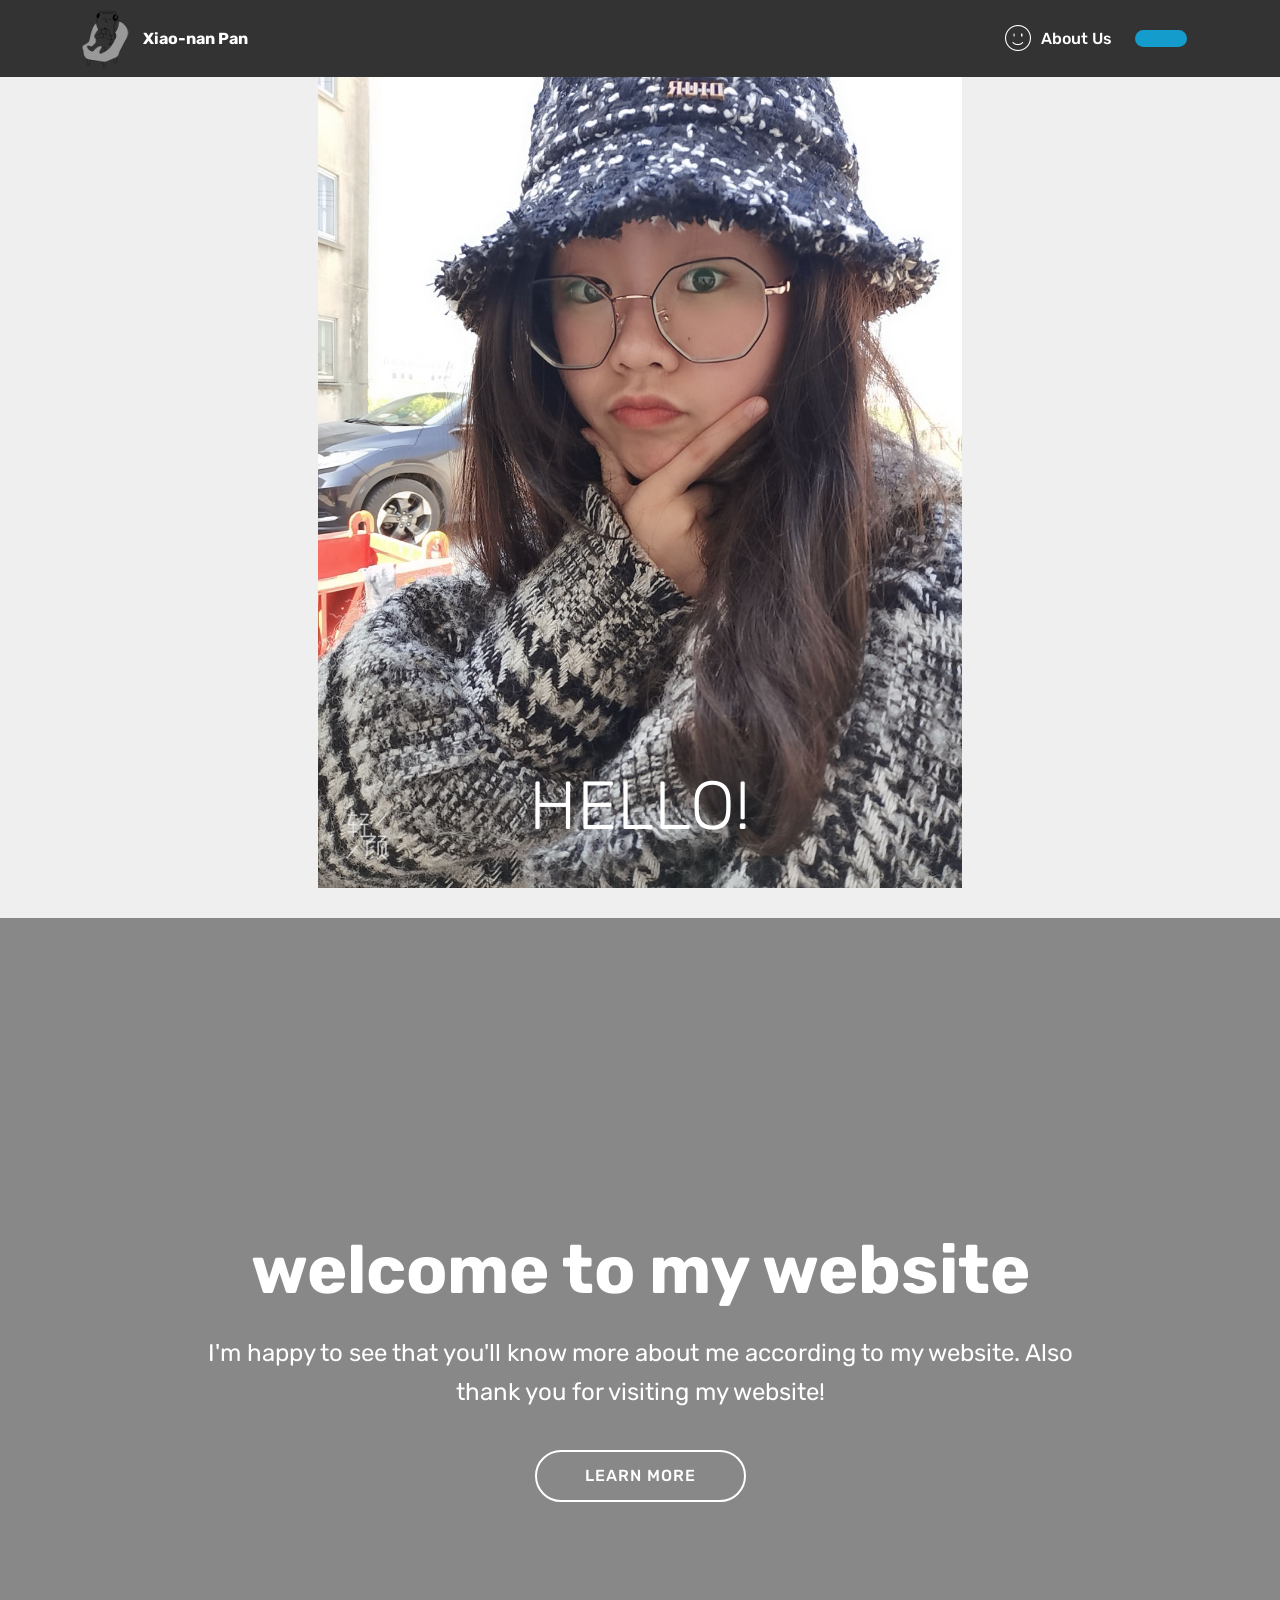
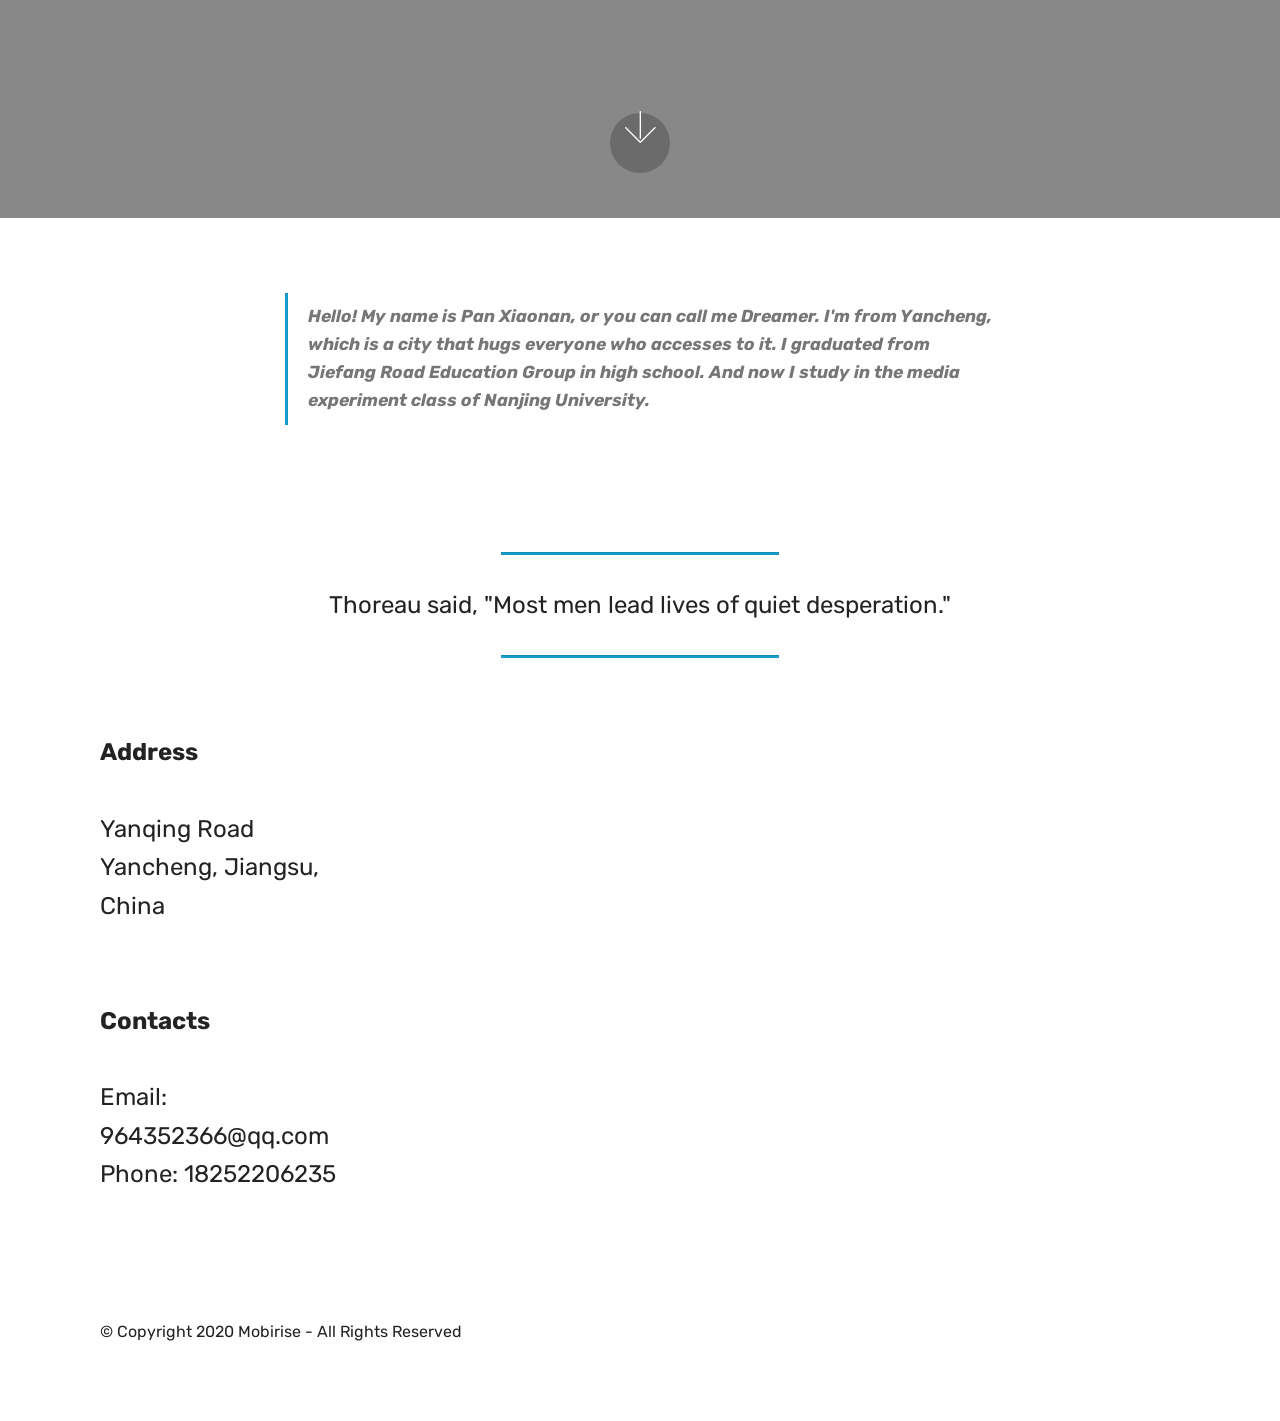
==== index.html @ 078bc64d "1ST" ====
<!DOCTYPE html>
<html  >
<head>
  <!-- Site made with Mobirise Website Builder v4.12.3, https://mobirise.com -->
  <meta charset="UTF-8">
  <meta http-equiv="X-UA-Compatible" content="IE=edge">
  <meta name="generator" content="Mobirise v4.12.3, mobirise.com">
  <meta name="viewport" content="width=device-width, initial-scale=1, minimum-scale=1">
  <link rel="shortcut icon" href="assets/images/mbr-122x148.png" type="image/x-icon">
  <meta name="description" content="">
  
  
  <title>Home</title>
  <link rel="stylesheet" href="assets/web/assets/mobirise-icons/mobirise-icons.css">
  <link rel="stylesheet" href="assets/bootstrap/css/bootstrap.min.css">
  <link rel="stylesheet" href="assets/bootstrap/css/bootstrap-grid.min.css">
  <link rel="stylesheet" href="assets/bootstrap/css/bootstrap-reboot.min.css">
  <link rel="stylesheet" href="assets/socicon/css/styles.css">
  <link rel="stylesheet" href="assets/tether/tether.min.css">
  <link rel="stylesheet" href="assets/dropdown/css/style.css">
  <link rel="stylesheet" href="assets/theme/css/style.css">
  <link rel="preload" as="style" href="assets/mobirise/css/mbr-additional.css"><link rel="stylesheet" href="assets/mobirise/css/mbr-additional.css" type="text/css">
  
  
  
</head>
<body>
  <section class="menu cid-qTkzRZLJNu" once="menu" id="menu1-0">

    

    <nav class="navbar navbar-expand beta-menu navbar-dropdown align-items-center navbar-fixed-top navbar-toggleable-sm">
        <button class="navbar-toggler navbar-toggler-right" type="button" data-toggle="collapse" data-target="#navbarSupportedContent" aria-controls="navbarSupportedContent" aria-expanded="false" aria-label="Toggle navigation">
            <div class="hamburger">
                <span></span>
                <span></span>
                <span></span>
                <span></span>
            </div>
        </button>
        <div class="menu-logo">
            <div class="navbar-brand">
                <span class="navbar-logo">
                    <a href="https://mobirise.com">
                         <img src="assets/images/mbr-122x148.png" alt="Mobirise" title="" style="height: 3.8rem;">
                    </a>
                </span>
                <span class="navbar-caption-wrap"><a class="navbar-caption text-white display-4" href="https://mobirise.com">Xiao-nan Pan</a></span>
            </div>
        </div>
        <div class="collapse navbar-collapse" id="navbarSupportedContent">
            <ul class="navbar-nav nav-dropdown" data-app-modern-menu="true"><li class="nav-item">
                    <a class="nav-link link text-white display-4" href="https://mobirise.com"><span class="mbri-smile-face mbr-iconfont mbr-iconfont-btn"></span>
                        
                        About Us
                    </a>
                </li></ul>
            <div class="navbar-buttons mbr-section-btn"><a class="btn btn-sm btn-primary display-7" href="https://mobirise.com">
                    </a></div>
        </div>
    </nav>
</section>

<section class="engine"><a href="https://mobirise.info/c">site builder</a></section><section class="cid-rTK2uIC3G1" id="image2-4">

    

    <figure class="mbr-figure container">
        <div class="image-block" style="width: 58%;">
            <img src="assets/images/beauty-20200315135155-1080x1440.jpg" alt="Mobirise" title="">
            <figcaption class="mbr-figure-caption mbr-figure-caption-over">
                <div class="pb-5 px-3 mbr-white align-center mbr-fonts-style display-1">HELLO!</div>
            </figcaption>
        </div>
    </figure>
</section>

<section class="cid-rTK9uviiAi mbr-fullscreen mbr-parallax-background" id="header2-9">

    

    <div class="mbr-overlay" style="opacity: 0.5; background-color: rgb(35, 35, 35);"></div>

    <div class="container align-center">
        <div class="row justify-content-md-center">
            <div class="mbr-white col-md-10">
                <h1 class="mbr-section-title mbr-bold pb-3 mbr-fonts-style display-1">welcome to my website</h1>
                
                <p class="mbr-text pb-3 mbr-fonts-style display-5">I'm happy to see that you'll know more about me according to my website. Also thank you for visiting my website!</p>
                <div class="mbr-section-btn"><a class="btn btn-md btn-white-outline display-4" href="https://mobirise.co">LEARN MORE</a></div>
            </div>
        </div>
    </div>
    <div class="mbr-arrow hidden-sm-down" aria-hidden="true">
        <a href="#next">
            <i class="mbri-down mbr-iconfont"></i>
        </a>
    </div>
</section>

<section class="mbr-section article content1 cid-rTK4DGIfub" id="content2-5">

     

    <div class="container">
        <div class="media-container-row">
            <div class="mbr-text col-12 col-md-8 mbr-fonts-style display-5">
                <blockquote><strong>Hello! My name is Pan Xiaonan, or you can call me Dreamer. I'm from Yancheng, which is a city that hugs everyone who accesses to it. I graduated from Jiefang Road Education Group in high school. And now I study in the media experiment class of Nanjing University.&nbsp;</strong></blockquote>
            </div>
        </div>
    </div>
</section>

<section class="mbr-section article content9 cid-rTK6Mekuqo" id="content9-7">
    
     

    <div class="container">
        <div class="inner-container" style="width: 100%;">
            <hr class="line" style="width: 25%;">
            <div class="section-text align-center mbr-fonts-style display-5">Thoreau said, "Most men lead lives of quiet desperation."</div>
            <hr class="line" style="width: 25%;">
        </div>
        </div>
</section>

<section class="cid-rTK7RBInvZ" id="footer2-8">

    

    

    <div class="container">
        <div class="media-container-row content mbr-white">
            <div class="col-12 col-md-3 mbr-fonts-style display-5">
                <p class="mbr-text">
                    <strong>Address</strong>
                    <br>
                    <br>Yanqing Road<br>Yancheng, Jiangsu, China<br>
                    <br>
                    <br><strong>Contacts</strong>
                    <br>
                    <br>Email: 964352366@qq.com<br>Phone: 18252206235<br><br><br></p>
            </div>
            <div class="col-12 col-md-3 mbr-fonts-style display-7">
                <p class="mbr-text"><br><br></p>
            </div>
            <div class="col-12 col-md-6">
                <div class="google-map"></div>
            </div>
        </div>
        <div class="footer-lower">
            <div class="media-container-row">
                <div class="col-sm-12">
                    <hr>
                </div>
            </div>
            <div class="media-container-row mbr-white">
                <div class="col-sm-6 copyright">
                    <p class="mbr-text mbr-fonts-style display-7">
                        © Copyright 2020 Mobirise - All Rights Reserved
                    </p>
                </div>
                <div class="col-md-6">
                    <div class="social-list align-right">
                        <div class="soc-item">
                            <a href="https://twitter.com/mobirise" target="_blank">
                                <span class="socicon-twitter socicon mbr-iconfont mbr-iconfont-social"></span>
                            </a>
                        </div>
                        <div class="soc-item">
                            <a href="https://www.facebook.com/pages/Mobirise/1616226671953247" target="_blank">
                                <span class="socicon-facebook socicon mbr-iconfont mbr-iconfont-social"></span>
                            </a>
                        </div>
                        <div class="soc-item">
                            <a href="https://www.youtube.com/c/mobirise" target="_blank">
                                <span class="socicon-youtube socicon mbr-iconfont mbr-iconfont-social"></span>
                            </a>
                        </div>
                        <div class="soc-item">
                            <a href="https://instagram.com/mobirise" target="_blank">
                                <span class="socicon-instagram socicon mbr-iconfont mbr-iconfont-social"></span>
                            </a>
                        </div>
                        <div class="soc-item">
                            <a href="https://plus.google.com/u/0/+Mobirise" target="_blank">
                                <span class="socicon-googleplus socicon mbr-iconfont mbr-iconfont-social"></span>
                            </a>
                        </div>
                        <div class="soc-item">
                            <a href="https://www.behance.net/Mobirise" target="_blank">
                                <span class="socicon-behance socicon mbr-iconfont mbr-iconfont-social"></span>
                            </a>
                        </div>
                    </div>
                </div>
            </div>
        </div>
    </div>
</section>


  <script src="assets/web/assets/jquery/jquery.min.js"></script>
  <script src="assets/popper/popper.min.js"></script>
  <script src="assets/bootstrap/js/bootstrap.min.js"></script>
  <script src="assets/tether/tether.min.js"></script>
  <script src="assets/dropdown/js/nav-dropdown.js"></script>
  <script src="assets/dropdown/js/navbar-dropdown.js"></script>
  <script src="assets/touchswipe/jquery.touch-swipe.min.js"></script>
  <script src="assets/parallax/jarallax.min.js"></script>
  <script src="assets/smoothscroll/smooth-scroll.js"></script>
  <script src="assets/theme/js/script.js"></script>
  
  
</body>
</html>
---- assets/web/assets/mobirise-icons/mobirise-icons.css ----
@font-face {
  font-family: 'MobiriseIcons';
  src:  url('mobirise-icons.eot?spat4u');
  src:  url('mobirise-icons.eot?spat4u#iefix') format('embedded-opentype'),
    url('mobirise-icons.ttf?spat4u') format('truetype'),
    url('mobirise-icons.woff?spat4u') format('woff'),
    url('mobirise-icons.svg?spat4u#MobiriseIcons') format('svg');
  font-weight: normal;
  font-style: normal;
  font-display: swap;
}

[class^="mbri-"], [class*=" mbri-"] {
  /* use !important to prevent issues with browser extensions that change fonts */
  font-family: MobiriseIcons !important;
  speak: none;
  font-style: normal;
  font-weight: normal;
  font-variant: normal;
  text-transform: none;
  line-height: 1;

  /* Better Font Rendering =========== */
  -webkit-font-smoothing: antialiased;
  -moz-osx-font-smoothing: grayscale;
}

.mbri-add-submenu:before {
  content: "\e900";
}
.mbri-alert:before {
  content: "\e901";
}
.mbri-align-center:before {
  content: "\e902";
}
.mbri-align-justify:before {
  content: "\e903";
}
.mbri-align-left:before {
  content: "\e904";
}
.mbri-align-right:before {
  content: "\e905";
}
.mbri-android:before {
  content: "\e906";
}
.mbri-apple:before {
  content: "\e907";
}
.mbri-arrow-down:before {
  content: "\e908";
}
.mbri-arrow-next:before {
  content: "\e909";
}
.mbri-arrow-prev:before {
  content: "\e90a";
}
.mbri-arrow-up:before {
  content: "\e90b";
}
.mbri-bold:before {
  content: "\e90c";
}
.mbri-bookmark:before {
  content: "\e90d";
}
.mbri-bootstrap:before {
  content: "\e90e";
}
.mbri-briefcase:before {
  content: "\e90f";
}
.mbri-browse:before {
  content: "\e910";
}
.mbri-bulleted-list:before {
  content: "\e911";
}
.mbri-calendar:before {
  content: "\e912";
}
.mbri-camera:before {
  content: "\e913";
}
.mbri-cart-add:before {
  content: "\e914";
}
.mbri-cart-full:before {
  content: "\e915";
}
.mbri-cash:before {
  content: "\e916";
}
.mbri-change-style:before {
  content: "\e917";
}
.mbri-chat:before {
  content: "\e918";
}
.mbri-clock:before {
  content: "\e919";
}
.mbri-close:before {
  content: "\e91a";
}
.mbri-cloud:before {
  content: "\e91b";
}
.mbri-code:before {
  content: "\e91c";
}
.mbri-contact-form:before {
  content: "\e91d";
}
.mbri-credit-card:before {
  content: "\e91e";
}
.mbri-cursor-click:before {
  content: "\e91f";
}
.mbri-cust-feedback:before {
  content: "\e920";
}
.mbri-database:before {
  content: "\e921";
}
.mbri-delivery:before {
  content: "\e922";
}
.mbri-desktop:before {
  content: "\e923";
}
.mbri-devices:before {
  content: "\e924";
}
.mbri-down:before {
  content: "\e925";
}
.mbri-download:before {
  content: "\e989";
}
.mbri-drag-n-drop:before {
  content: "\e927";
}
.mbri-drag-n-drop2:before {
  content: "\e928";
}
.mbri-edit:before {
  content: "\e929";
}
.mbri-edit2:before {
  content: "\e92a";
}
.mbri-error:before {
  content: "\e92b";
}
.mbri-extension:before {
  content: "\e92c";
}
.mbri-features:before {
  content: "\e92d";
}
.mbri-file:before {
  content: "\e92e";
}
.mbri-flag:before {
  content: "\e92f";
}
.mbri-folder:before {
  content: "\e930";
}
.mbri-gift:before {
  content: "\e931";
}
.mbri-github:before {
  content: "\e932";
}
.mbri-globe:before {
  content: "\e933";
}
.mbri-globe-2:before {
  content: "\e934";
}
.mbri-growing-chart:before {
  content: "\e935";
}
.mbri-hearth:before {
  content: "\e936";
}
.mbri-help:before {
  content: "\e937";
}
.mbri-home:before {
  content: "\e938";
}
.mbri-hot-cup:before {
  content: "\e939";
}
.mbri-idea:before {
  content: "\e93a";
}
.mbri-image-gallery:before {
  content: "\e93b";
}
.mbri-image-slider:before {
  content: "\e93c";
}
.mbri-info:before {
  content: "\e93d";
}
.mbri-italic:before {
  content: "\e93e";
}
.mbri-key:before {
  content: "\e93f";
}
.mbri-laptop:before {
  content: "\e940";
}
.mbri-layers:before {
  content: "\e941";
}
.mbri-left-right:before {
  content: "\e942";
}
.mbri-left:before {
  content: "\e943";
}
.mbri-letter:before {
  content: "\e944";
}
.mbri-like:before {
  content: "\e945";
}
.mbri-link:before {
  content: "\e946";
}
.mbri-lock:before {
  content: "\e947";
}
.mbri-login:before {
  content: "\e948";
}
.mbri-logout:before {
  content: "\e949";
}
.mbri-magic-stick:before {
  content: "\e94a";
}
.mbri-map-pin:before {
  content: "\e94b";
}
.mbri-menu:before {
  content: "\e94c";
}
.mbri-mobile:before {
  content: "\e94d";
}
.mbri-mobile2:before {
  content: "\e94e";
}
.mbri-mobirise:before {
  content: "\e94f";
}
.mbri-more-horizontal:before {
  content: "\e950";
}
.mbri-more-vertical:before {
  content: "\e951";
}
.mbri-music:before {
  content: "\e952";
}
.mbri-new-file:before {
  content: "\e953";
}
.mbri-numbered-list:before {
  content: "\e954";
}
.mbri-opened-folder:before {
  content: "\e955";
}
.mbri-pages:before {
  content: "\e956";
}
.mbri-paper-plane:before {
  content: "\e957";
}
.mbri-paperclip:before {
  content: "\e958";
}
.mbri-photo:before {
  content: "\e959";
}
.mbri-photos:before {
  content: "\e95a";
}
.mbri-pin:before {
  content: "\e95b";
}
.mbri-play:before {
  content: "\e95c";
}
.mbri-plus:before {
  content: "\e95d";
}
.mbri-preview:before {
  content: "\e95e";
}
.mbri-print:before {
  content: "\e95f";
}
.mbri-protect:before {
  content: "\e960";
}
.mbri-question:before {
  content: "\e961";
}
.mbri-quote-left:before {
  content: "\e962";
}
.mbri-quote-right:before {
  content: "\e963";
}
.mbri-refresh:before {
  content: "\e964";
}
.mbri-responsive:before {
  content: "\e965";
}
.mbri-right:before {
  content: "\e966";
}
.mbri-rocket:before {
  content: "\e967";
}
.mbri-sad-face:before {
  content: "\e968";
}
.mbri-sale:before {
  content: "\e969";
}
.mbri-save:before {
  content: "\e96a";
}
.mbri-search:before {
  content: "\e96b";
}
.mbri-setting:before {
  content: "\e96c";
}
.mbri-setting2:before {
  content: "\e96d";
}
.mbri-setting3:before {
  content: "\e96e";
}
.mbri-share:before {
  content: "\e96f";
}
.mbri-shopping-bag:before {
  content: "\e970";
}
.mbri-shopping-basket:before {
  content: "\e971";
}
.mbri-shopping-cart:before {
  content: "\e972";
}
.mbri-sites:before {
  content: "\e973";
}
.mbri-smile-face:before {
  content: "\e974";
}
.mbri-speed:before {
  content: "\e975";
}
.mbri-star:before {
  content: "\e976";
}
.mbri-success:before {
  content: "\e977";
}
.mbri-sun:before {
  content: "\e978";
}
.mbri-sun2:before {
  content: "\e979";
}
.mbri-tablet:before {
  content: "\e97a";
}
.mbri-tablet-vertical:before {
  content: "\e97b";
}
.mbri-target:before {
  content: "\e97c";
}
.mbri-timer:before {
  content: "\e97d";
}
.mbri-to-ftp:before {
  content: "\e97e";
}
.mbri-to-local-drive:before {
  content: "\e97f";
}
.mbri-touch-swipe:before {
  content: "\e980";
}
.mbri-touch:before {
  content: "\e981";
}
.mbri-trash:before {
  content: "\e982";
}
.mbri-underline:before {
  content: "\e983";
}
.mbri-unlink:before {
  content: "\e984";
}
.mbri-unlock:before {
  content: "\e985";
}
.mbri-up-down:before {
  content: "\e986";
}
.mbri-up:before {
  content: "\e987";
}
.mbri-update:before {
  content: "\e988";
}
.mbri-upload:before {
 content: "\e926"; 
}
.mbri-user:before {
  content: "\e98a";
}
.mbri-user2:before {
  content: "\e98b";
}
.mbri-users:before {
  content: "\e98c";
}
.mbri-video:before {
  content: "\e98d";
}
.mbri-video-play:before {
  content: "\e98e";
}
.mbri-watch:before {
  content: "\e98f";
}
.mbri-website-theme:before {
  content: "\e990";
}
.mbri-wifi:before {
  content: "\e991";
}
.mbri-windows:before {
  content: "\e992";
}
.mbri-zoom-out:before {
  content: "\e993";
}
.mbri-redo:before {
  content: "\e994";
}
.mbri-undo:before {
  content: "\e995";
}
---- assets/socicon/css/styles.css ----
@charset "UTF-8";

@font-face {
  font-family: 'Socicon';
  src:  url('../fonts/socicon.eot');
  src:  url('../fonts/socicon.eot?#iefix') format('embedded-opentype'),
    url('../fonts/socicon.woff2') format('woff2'),
    url('../fonts/socicon.ttf') format('truetype'),
    url('../fonts/socicon.woff') format('woff'),
    url('../fonts/socicon.svg#socicon') format('svg');
  font-weight: normal;
  font-style: normal;
}

[data-icon]:before {
  font-family: "socicon" !important;
  content: attr(data-icon);
  font-style: normal !important;
  font-weight: normal !important;
  font-variant: normal !important;
  text-transform: none !important;
  speak: none;
  line-height: 1;
  -webkit-font-smoothing: antialiased;
  -moz-osx-font-smoothing: grayscale;
}

[class^="socicon-"], [class*=" socicon-"] {
  /* use !important to prevent issues with browser extensions that change fonts */
  font-family: 'Socicon' !important;
  speak: none;
  font-style: normal;
  font-weight: normal;
  font-variant: normal;
  text-transform: none;
  line-height: 1;

  /* Better Font Rendering =========== */
  -webkit-font-smoothing: antialiased;
  -moz-osx-font-smoothing: grayscale;
}

.socicon-eitaa:before {
  content: "\e97c";
}
.socicon-soroush:before {
  content: "\e97d";
}
.socicon-bale:before {
  content: "\e97e";
}
.socicon-zazzle:before {
  content: "\e97b";
}
.socicon-society6:before {
  content: "\e97a";
}
.socicon-redbubble:before {
  content: "\e979";
}
.socicon-avvo:before {
  content: "\e978";
}
.socicon-stitcher:before {
  content: "\e977";
}
.socicon-googlehangouts:before {
  content: "\e974";
}
.socicon-dlive:before {
  content: "\e975";
}
.socicon-vsco:before {
  content: "\e976";
}
.socicon-flipboard:before {
  content: "\e973";
}
.socicon-ubuntu:before {
  content: "\e958";
}
.socicon-artstation:before {
  content: "\e959";
}
.socicon-invision:before {
  content: "\e95a";
}
.socicon-torial:before {
  content: "\e95b";
}
.socicon-collectorz:before {
  content: "\e95c";
}
.socicon-seenthis:before {
  content: "\e95d";
}
.socicon-googleplaymusic:before {
  content: "\e95e";
}
.socicon-debian:before {
  content: "\e95f";
}
.socicon-filmfreeway:before {
  content: "\e960";
}
.socicon-gnome:before {
  content: "\e961";
}
.socicon-itchio:before {
  content: "\e962";
}
.socicon-jamendo:before {
  content: "\e963";
}
.socicon-mix:before {
  content: "\e964";
}
.socicon-sharepoint:before {
  content: "\e965";
}
.socicon-tinder:before {
  content: "\e966";
}
.socicon-windguru:before {
  content: "\e967";
}
.socicon-cdbaby:before {
  content: "\e968";
}
.socicon-elementaryos:before {
  content: "\e969";
}
.socicon-stage32:before {
  content: "\e96a";
}
.socicon-tiktok:before {
  content: "\e96b";
}
.socicon-gitter:before {
  content: "\e96c";
}
.socicon-letterboxd:before {
  content: "\e96d";
}
.socicon-threema:before {
  content: "\e96e";
}
.socicon-splice:before {
  content: "\e96f";
}
.socicon-metapop:before {
  content: "\e970";
}
.socicon-naver:before {
  content: "\e971";
}
.socicon-remote:before {
  content: "\e972";
}
.socicon-internet:before {
  content: "\e957";
}
.socicon-moddb:before {
  content: "\e94b";
}
.socicon-indiedb:before {
  content: "\e94c";
}
.socicon-traxsource:before {
  content: "\e94d";
}
.socicon-gamefor:before {
  content: "\e94e";
}
.socicon-pixiv:before {
  content: "\e94f";
}
.socicon-myanimelist:before {
  content: "\e950";
}
.socicon-blackberry:before {
  content: "\e951";
}
.socicon-wickr:before {
  content: "\e952";
}
.socicon-spip:before {
  content: "\e953";
}
.socicon-napster:before {
  content: "\e954";
}
.socicon-beatport:before {
  content: "\e955";
}
.socicon-hackerone:before {
  content: "\e956";
}
.socicon-hackernews:before {
  content: "\e946";
}
.socicon-smashwords:before {
  content: "\e947";
}
.socicon-kobo:before {
  content: "\e948";
}
.socicon-bookbub:before {
  content: "\e949";
}
.socicon-mailru:before {
  content: "\e94a";
}
.socicon-gitlab:before {
  content: "\e945";
}
.socicon-instructables:before {
  content: "\e944";
}
.socicon-portfolio:before {
  content: "\e943";
}
.socicon-codered:before {
  content: "\e940";
}
.socicon-origin:before {
  content: "\e941";
}
.socicon-nextdoor:before {
  content: "\e942";
}
.socicon-udemy:before {
  content: "\e93f";
}
.socicon-livemaster:before {
  content: "\e93e";
}
.socicon-crunchbase:before {
  content: "\e93b";
}
.socicon-homefy:before {
  content: "\e93c";
}
.socicon-calendly:before {
  content: "\e93d";
}
.socicon-realtor:before {
  content: "\e90f";
}
.socicon-tidal:before {
  content: "\e910";
}
.socicon-qobuz:before {
  content: "\e911";
}
.socicon-natgeo:before {
  content: "\e912";
}
.socicon-mastodon:before {
  content: "\e913";
}
.socicon-unsplash:before {
  content: "\e914";
}
.socicon-homeadvisor:before {
  content: "\e915";
}
.socicon-angieslist:before {
  content: "\e916";
}
.socicon-codepen:before {
  content: "\e917";
}
.socicon-slack:before {
  content: "\e918";
}
.socicon-openaigym:before {
  content: "\e919";
}
.socicon-logmein:before {
  content: "\e91a";
}
.socicon-fiverr:before {
  content: "\e91b";
}
.socicon-gotomeeting:before {
  content: "\e91c";
}
.socicon-aliexpress:before {
  content: "\e91d";
}
.socicon-guru:before {
  content: "\e91e";
}
.socicon-appstore:before {
  content: "\e91f";
}
.socicon-homes:before {
  content: "\e920";
}
.socicon-zoom:before {
  content: "\e921";
}
.socicon-alibaba:before {
  content: "\e922";
}
.socicon-craigslist:before {
  content: "\e923";
}
.socicon-wix:before {
  content: "\e924";
}
.socicon-redfin:before {
  content: "\e925";
}
.socicon-googlecalendar:before {
  content: "\e926";
}
.socicon-shopify:before {
  content: "\e927";
}
.socicon-freelancer:before {
  content: "\e928";
}
.socicon-seedrs:before {
  content: "\e929";
}
.socicon-bing:before {
  content: "\e92a";
}
.socicon-doodle:before {
  content: "\e92b";
}
.socicon-bonanza:before {
  content: "\e92c";
}
.socicon-squarespace:before {
  content: "\e92d";
}
.socicon-toptal:before {
  content: "\e92e";
}
.socicon-gust:before {
  content: "\e92f";
}
.socicon-ask:before {
  content: "\e930";
}
.socicon-trulia:before {
  content: "\e931";
}
.socicon-loomly:before {
  content: "\e932";
}
.socicon-ghost:before {
  content: "\e933";
}
.socicon-upwork:before {
  content: "\e934";
}
.socicon-fundable:before {
  content: "\e935";
}
.socicon-booking:before {
  content: "\e936";
}
.socicon-googlemaps:before {
  content: "\e937";
}
.socicon-zillow:before {
  content: "\e938";
}
.socicon-niconico:before {
  content: "\e939";
}
.socicon-toneden:before {
  content: "\e93a";
}
.socicon-augment:before {
  content: "\e908";
}
.socicon-bitbucket:before {
  content: "\e909";
}
.socicon-fyuse:before {
  content: "\e90a";
}
.socicon-yt-gaming:before {
  content: "\e90b";
}
.socicon-sketchfab:before {
  content: "\e90c";
}
.socicon-mobcrush:before {
  content: "\e90d";
}
.socicon-microsoft:before {
  content: "\e90e";
}
.socicon-pandora:before {
  content: "\e907";
}
.socicon-messenger:before {
  content: "\e906";
}
.socicon-gamewisp:before {
  content: "\e905";
}
.socicon-bloglovin:before {
  content: "\e904";
}
.socicon-tunein:before {
  content: "\e903";
}
.socicon-gamejolt:before {
  content: "\e901";
}
.socicon-trello:before {
  content: "\e902";
}
.socicon-spreadshirt:before {
  content: "\e900";
}
.socicon-500px:before {
  content: "\e000";
}
.socicon-8tracks:before {
  content: "\e001";
}
.socicon-airbnb:before {
  content: "\e002";
}
.socicon-alliance:before {
  content: "\e003";
}
.socicon-amazon:before {
  content: "\e004";
}
.socicon-amplement:before {
  content: "\e005";
}
.socicon-android:before {
  content: "\e006";
}
.socicon-angellist:before {
  content: "\e007";
}
.socicon-apple:before {
  content: "\e008";
}
.socicon-appnet:before {
  content: "\e009";
}
.socicon-baidu:before {
  content: "\e00a";
}
.socicon-bandcamp:before {
  content: "\e00b";
}
.socicon-battlenet:before {
  content: "\e00c";
}
.socicon-mixer:before {
  content: "\e00d";
}
.socicon-bebee:before {
  content: "\e00e";
}
.socicon-bebo:before {
  content: "\e00f";
}
.socicon-behance:before {
  content: "\e010";
}
.socicon-blizzard:before {
  content: "\e011";
}
.socicon-blogger:before {
  content: "\e012";
}
.socicon-buffer:before {
  content: "\e013";
}
.socicon-chrome:before {
  content: "\e014";
}
.socicon-coderwall:before {
  content: "\e015";
}
.socicon-curse:before {
  content: "\e016";
}
.socicon-dailymotion:before {
  content: "\e017";
}
.socicon-deezer:before {
  content: "\e018";
}
.socicon-delicious:before {
  content: "\e019";
}
.socicon-deviantart:before {
  content: "\e01a";
}
.socicon-diablo:before {
  content: "\e01b";
}
.socicon-digg:before {
  content: "\e01c";
}
.socicon-discord:before {
  content: "\e01d";
}
.socicon-disqus:before {
  content: "\e01e";
}
.socicon-douban:before {
  content: "\e01f";
}
.socicon-draugiem:before {
  content: "\e020";
}
.socicon-dribbble:before {
  content: "\e021";
}
.socicon-drupal:before {
  content: "\e022";
}
.socicon-ebay:before {
  content: "\e023";
}
.socicon-ello:before {
  content: "\e024";
}
.socicon-endomodo:before {
  content: "\e025";
}
.socicon-envato:before {
  content: "\e026";
}
.socicon-etsy:before {
  content: "\e027";
}
.socicon-facebook:before {
  content: "\e028";
}
.socicon-feedburner:before {
  content: "\e029";
}
.socicon-filmweb:before {
  content: "\e02a";
}
.socicon-firefox:before {
  content: "\e02b";
}
.socicon-flattr:before {
  content: "\e02c";
}
.socicon-flickr:before {
  content: "\e02d";
}
.socicon-formulr:before {
  content: "\e02e";
}
.socicon-forrst:before {
  content: "\e02f";
}
.socicon-foursquare:before {
  content: "\e030";
}
.socicon-friendfeed:before {
  content: "\e031";
}
.socicon-github:before {
  content: "\e032";
}
.socicon-goodreads:before {
  content: "\e033";
}
.socicon-google:before {
  content: "\e034";
}
.socicon-googlescholar:before {
  content: "\e035";
}
.socicon-googlegroups:before {
  content: "\e036";
}
.socicon-googlephotos:before {
  content: "\e037";
}
.socicon-googleplus:before {
  content: "\e038";
}
.socicon-grooveshark:before {
  content: "\e039";
}
.socicon-hackerrank:before {
  content: "\e03a";
}
.socicon-hearthstone:before {
  content: "\e03b";
}
.socicon-hellocoton:before {
  content: "\e03c";
}
.socicon-heroes:before {
  content: "\e03d";
}
.socicon-smashcast:before {
  content: "\e03e";
}
.socicon-horde:before {
  content: "\e03f";
}
.socicon-houzz:before {
  content: "\e040";
}
.socicon-icq:before {
  content: "\e041";
}
.socicon-identica:before {
  content: "\e042";
}
.socicon-imdb:before {
  content: "\e043";
}
.socicon-instagram:before {
  content: "\e044";
}
.socicon-issuu:before {
  content: "\e045";
}
.socicon-istock:before {
  content: "\e046";
}
.socicon-itunes:before {
  content: "\e047";
}
.socicon-keybase:before {
  content: "\e048";
}
.socicon-lanyrd:before {
  content: "\e049";
}
.socicon-lastfm:before {
  content: "\e04a";
}
.socicon-line:before {
  content: "\e04b";
}
.socicon-linkedin:before {
  content: "\e04c";
}
.socicon-livejournal:before {
  content: "\e04d";
}
.socicon-lyft:before {
  content: "\e04e";
}
.socicon-macos:before {
  content: "\e04f";
}
.socicon-mail:before {
  content: "\e050";
}
.socicon-medium:before {
  content: "\e051";
}
.socicon-meetup:before {
  content: "\e052";
}
.socicon-mixcloud:before {
  content: "\e053";
}
.socicon-modelmayhem:before {
  content: "\e054";
}
.socicon-mumble:before {
  content: "\e055";
}
.socicon-myspace:before {
  content: "\e056";
}
.socicon-newsvine:before {
  content: "\e057";
}
.socicon-nintendo:before {
  content: "\e058";
}
.socicon-npm:before {
  content: "\e059";
}
.socicon-odnoklassniki:before {
  content: "\e05a";
}
.socicon-openid:before {
  content: "\e05b";
}
.socicon-opera:before {
  content: "\e05c";
}
.socicon-outlook:before {
  content: "\e05d";
}
.socicon-overwatch:before {
  content: "\e05e";
}
.socicon-patreon:before {
  content: "\e05f";
}
.socicon-paypal:before {
  content: "\e060";
}
.socicon-periscope:before {
  content: "\e061";
}
.socicon-persona:before {
  content: "\e062";
}
.socicon-pinterest:before {
  content: "\e063";
}
.socicon-play:before {
  content: "\e064";
}
.socicon-player:before {
  content: "\e065";
}
.socicon-playstation:before {
  content: "\e066";
}
.socicon-pocket:before {
  content: "\e067";
}
.socicon-qq:before {
  content: "\e068";
}
.socicon-quora:before {
  content: "\e069";
}
.socicon-raidcall:before {
  content: "\e06a";
}
.socicon-ravelry:before {
  content: "\e06b";
}
.socicon-reddit:before {
  content: "\e06c";
}
.socicon-renren:before {
  content: "\e06d";
}
.socicon-researchgate:before {
  content: "\e06e";
}
.socicon-residentadvisor:before {
  content: "\e06f";
}
.socicon-reverbnation:before {
  content: "\e070";
}
.socicon-rss:before {
  content: "\e071";
}
.socicon-sharethis:before {
  content: "\e072";
}
.socicon-skype:before {
  content: "\e073";
}
.socicon-slideshare:before {
  content: "\e074";
}
.socicon-smugmug:before {
  content: "\e075";
}
.socicon-snapchat:before {
  content: "\e076";
}
.socicon-songkick:before {
  content: "\e077";
}
.socicon-soundcloud:before {
  content: "\e078";
}
.socicon-spotify:before {
  content: "\e079";
}
.socicon-stackexchange:before {
  content: "\e07a";
}
.socicon-stackoverflow:before {
  content: "\e07b";
}
.socicon-starcraft:before {
  content: "\e07c";
}
.socicon-stayfriends:before {
  content: "\e07d";
}
.socicon-steam:before {
  content: "\e07e";
}
.socicon-storehouse:before {
  content: "\e07f";
}
.socicon-strava:before {
  content: "\e080";
}
.socicon-streamjar:before {
  content: "\e081";
}
.socicon-stumbleupon:before {
  content: "\e082";
}
.socicon-swarm:before {
  content: "\e083";
}
.socicon-teamspeak:before {
  content: "\e084";
}
.socicon-teamviewer:before {
  content: "\e085";
}
.socicon-technorati:before {
  content: "\e086";
}
.socicon-telegram:before {
  content: "\e087";
}
.socicon-tripadvisor:before {
  content: "\e088";
}
.socicon-tripit:before {
  content: "\e089";
}
.socicon-triplej:before {
  content: "\e08a";
}
.socicon-tumblr:before {
  content: "\e08b";
}
.socicon-twitch:before {
  content: "\e08c";
}
.socicon-twitter:before {
  content: "\e08d";
}
.socicon-uber:before {
  content: "\e08e";
}
.socicon-ventrilo:before {
  content: "\e08f";
}
.socicon-viadeo:before {
  content: "\e090";
}
.socicon-viber:before {
  content: "\e091";
}
.socicon-viewbug:before {
  content: "\e092";
}
.socicon-vimeo:before {
  content: "\e093";
}
.socicon-vine:before {
  content: "\e094";
}
.socicon-vkontakte:before {
  content: "\e095";
}
.socicon-warcraft:before {
  content: "\e096";
}
.socicon-wechat:before {
  content: "\e097";
}
.socicon-weibo:before {
  content: "\e098";
}
.socicon-whatsapp:before {
  content: "\e099";
}
.socicon-wikipedia:before {
  content: "\e09a";
}
.socicon-windows:before {
  content: "\e09b";
}
.socicon-wordpress:before {
  content: "\e09c";
}
.socicon-wykop:before {
  content: "\e09d";
}
.socicon-xbox:before {
  content: "\e09e";
}
.socicon-xing:before {
  content: "\e09f";
}
.socicon-yahoo:before {
  content: "\e0a0";
}
.socicon-yammer:before {
  content: "\e0a1";
}
.socicon-yandex:before {
  content: "\e0a2";
}
.socicon-yelp:before {
  content: "\e0a3";
}
.socicon-younow:before {
  content: "\e0a4";
}
.socicon-youtube:before {
  content: "\e0a5";
}
.socicon-zapier:before {
  content: "\e0a6";
}
.socicon-zerply:before {
  content: "\e0a7";
}
.socicon-zomato:before {
  content: "\e0a8";
}
.socicon-zynga:before {
  content: "\e0a9";
}
---- assets/dropdown/css/style.css ----
.navbar-dropdown {
  left: 0;
  padding: 0;
  position: absolute;
  right: 0;
  top: 0;
  transition: all 0.45s ease;
  z-index: 1030;
  background: #282828; }
  .navbar-dropdown .navbar-logo {
    margin-right: 0.8rem;
    transition: margin 0.3s ease-in-out;
    vertical-align: middle; }
    .navbar-dropdown .navbar-logo img {
      height: 3.125rem;
      transition: all 0.3s ease-in-out; }
    .navbar-dropdown .navbar-logo.mbr-iconfont {
      font-size: 3.125rem;
      line-height: 3.125rem; }
  .navbar-dropdown .navbar-caption {
    font-weight: 700;
    white-space: normal;
    vertical-align: -4px;
    line-height: 3.125rem !important; }
    .navbar-dropdown .navbar-caption, .navbar-dropdown .navbar-caption:hover {
      color: inherit;
      text-decoration: none; }
  .navbar-dropdown .mbr-iconfont + .navbar-caption {
    vertical-align: -1px; }
  .navbar-dropdown.navbar-fixed-top {
    position: fixed; }
  .navbar-dropdown .navbar-brand span {
    vertical-align: -4px; }
  .navbar-dropdown.bg-color.transparent {
    background: none; }
  .navbar-dropdown.navbar-short .navbar-brand {
    padding: 0.625rem 0; }
    .navbar-dropdown.navbar-short .navbar-brand span {
      vertical-align: -1px; }
  .navbar-dropdown.navbar-short .navbar-caption {
    line-height: 2.375rem !important;
    vertical-align: -2px; }
  .navbar-dropdown.navbar-short .navbar-logo {
    margin-right: 0.5rem; }
    .navbar-dropdown.navbar-short .navbar-logo img {
      height: 2.375rem; }
    .navbar-dropdown.navbar-short .navbar-logo.mbr-iconfont {
      font-size: 2.375rem;
      line-height: 2.375rem; }
  .navbar-dropdown.navbar-short .mbr-table-cell {
    height: 3.625rem; }
  .navbar-dropdown .navbar-close {
    left: 0.6875rem;
    position: fixed;
    top: 0.75rem;
    z-index: 1000; }
  .navbar-dropdown .hamburger-icon {
    content: "";
    display: inline-block;
    vertical-align: middle;
    width: 16px;
    -webkit-box-shadow: 0 -6px 0 1px #282828,0 0 0 1px #282828,0 6px 0 1px #282828;
    -moz-box-shadow: 0 -6px 0 1px #282828,0 0 0 1px #282828,0 6px 0 1px #282828;
    box-shadow: 0 -6px 0 1px #282828,0 0 0 1px #282828,0 6px 0 1px #282828; }

.dropdown-menu .dropdown-toggle[data-toggle="dropdown-submenu"]::after {
  border-bottom: 0.35em solid transparent;
  border-left: 0.35em solid;
  border-right: 0;
  border-top: 0.35em solid transparent;
  margin-left: 0.3rem; }

.dropdown-menu .dropdown-item:focus {
  outline: 0; }

.nav-dropdown {
  font-size: 0.75rem;
  font-weight: 500;
  height: auto !important; }
  .nav-dropdown .nav-btn {
    padding-left: 1rem; }
  .nav-dropdown .link {
    margin: .667em 1.667em;
    font-weight: 500;
    padding: 0;
    transition: color .2s ease-in-out; }
    .nav-dropdown .link.dropdown-toggle {
      margin-right: 2.583em; }
      .nav-dropdown .link.dropdown-toggle::after {
        margin-left: .25rem;
        border-top: 0.35em solid;
        border-right: 0.35em solid transparent;
        border-left: 0.35em solid transparent;
        border-bottom: 0; }
      .nav-dropdown .link.dropdown-toggle[aria-expanded="true"] {
        margin: 0;
        padding: 0.667em 3.263em  0.667em 1.667em; }
  .nav-dropdown .link::after,
  .nav-dropdown .dropdown-item::after {
    color: inherit; }
  .nav-dropdown .btn {
    font-size: 0.75rem;
    font-weight: 700;
    letter-spacing: 0;
    margin-bottom: 0;
    padding-left: 1.25rem;
    padding-right: 1.25rem; }
  .nav-dropdown .dropdown-menu {
    border-radius: 0;
    border: 0;
    left: 0;
    margin: 0;
    padding-bottom: 1.25rem;
    padding-top: 1.25rem;
    position: relative; }
  .nav-dropdown .dropdown-submenu {
    margin-left: 0.125rem;
    top: 0; }
  .nav-dropdown .dropdown-item {
    font-weight: 500;
    line-height: 2;
    padding: 0.3846em 4.615em 0.3846em 1.5385em;
    position: relative;
    transition: color .2s ease-in-out, background-color .2s ease-in-out; }
    .nav-dropdown .dropdown-item::after {
      margin-top: -0.3077em;
      position: absolute;
      right: 1.1538em;
      top: 50%; }
    .nav-dropdown .dropdown-item:focus, .nav-dropdown .dropdown-item:hover {
      background: none; }

@media (max-width: 767px) {
  .nav-dropdown.navbar-toggleable-sm {
    bottom: 0;
    display: none;
    left: 0;
    overflow-x: hidden;
    position: fixed;
    top: 0;
    transform: translateX(-100%);
    -ms-transform: translateX(-100%);
    -webkit-transform: translateX(-100%);
    width: 18.75rem;
    z-index: 999; } }
.nav-dropdown.navbar-toggleable-xl {
  bottom: 0;
  display: none;
  left: 0;
  overflow-x: hidden;
  position: fixed;
  top: 0;
  transform: translateX(-100%);
  -ms-transform: translateX(-100%);
  -webkit-transform: translateX(-100%);
  width: 18.75rem;
  z-index: 999; }

.nav-dropdown-sm {
  display: block !important;
  overflow-x: hidden;
  overflow: auto;
  padding-top: 3.875rem; }
  .nav-dropdown-sm::after {
    content: "";
    display: block;
    height: 3rem;
    width: 100%; }
  .nav-dropdown-sm.collapse.in ~ .navbar-close {
    display: block !important; }
  .nav-dropdown-sm.collapsing, .nav-dropdown-sm.collapse.in {
    transform: translateX(0);
    -ms-transform: translateX(0);
    -webkit-transform: translateX(0);
    transition: all 0.25s ease-out;
    -webkit-transition: all 0.25s ease-out;
    background: #282828; }
  .nav-dropdown-sm.collapsing[aria-expanded="false"] {
    transform: translateX(-100%);
    -ms-transform: translateX(-100%);
    -webkit-transform: translateX(-100%); }
  .nav-dropdown-sm .nav-item {
    display: block;
    margin-left: 0 !important;
    padding-left: 0; }
  .nav-dropdown-sm .link,
  .nav-dropdown-sm .dropdown-item {
    border-top: 1px dotted rgba(255, 255, 255, 0.1);
    font-size: 0.8125rem;
    line-height: 1.6;
    margin: 0 !important;
    padding: 0.875rem 2.4rem 0.875rem 1.5625rem !important;
    position: relative;
    white-space: normal; }
    .nav-dropdown-sm .link:focus, .nav-dropdown-sm .link:hover,
    .nav-dropdown-sm .dropdown-item:focus,
    .nav-dropdown-sm .dropdown-item:hover {
      background: rgba(0, 0, 0, 0.2) !important;
      color: #c0a375; }
  .nav-dropdown-sm .nav-btn {
    position: relative;
    padding: 1.5625rem 1.5625rem 0 1.5625rem; }
    .nav-dropdown-sm .nav-btn::before {
      border-top: 1px dotted rgba(255, 255, 255, 0.1);
      content: "";
      left: 0;
      position: absolute;
      top: 0;
      width: 100%; }
    .nav-dropdown-sm .nav-btn + .nav-btn {
      padding-top: 0.625rem; }
      .nav-dropdown-sm .nav-btn + .nav-btn::before {
        display: none; }
  .nav-dropdown-sm .btn {
    padding: 0.625rem 0; }
  .nav-dropdown-sm .dropdown-toggle[data-toggle="dropdown-submenu"]::after {
    margin-left: .25rem;
    border-top: 0.35em solid;
    border-right: 0.35em solid transparent;
    border-left: 0.35em solid transparent;
    border-bottom: 0; }
  .nav-dropdown-sm .dropdown-toggle[data-toggle="dropdown-submenu"][aria-expanded="true"]::after {
    border-top: 0;
    border-right: 0.35em solid transparent;
    border-left: 0.35em solid transparent;
    border-bottom: 0.35em solid; }
  .nav-dropdown-sm .dropdown-menu {
    margin: 0;
    padding: 0;
    position: relative;
    top: 0;
    left: 0;
    width: 100%;
    border: 0;
    float: none;
    border-radius: 0;
    background: none; }
  .nav-dropdown-sm .dropdown-submenu {
    left: 100%;
    margin-left: 0.125rem;
    margin-top: -1.25rem;
    top: 0; }

.navbar-toggleable-sm .nav-dropdown .dropdown-menu {
  position: absolute; }

.navbar-toggleable-sm .nav-dropdown .dropdown-submenu {
  left: 100%;
  margin-left: 0.125rem;
  margin-top: -1.25rem;
  top: 0; }

.navbar-toggleable-sm.opened .nav-dropdown .dropdown-menu {
  position: relative; }

.navbar-toggleable-sm.opened .nav-dropdown .dropdown-submenu {
  left: 0;
  margin-left: 00rem;
  margin-top: 0rem;
  top: 0; }

.is-builder .nav-dropdown.collapsing {
  transition: none !important; }

/*# sourceMappingURL=style.css.map */
---- assets/theme/css/style.css ----
@charset "UTF-8";
/*!
 * Mobirise v4 theme (https://mobirise.com/)
 * Copyright 2017 Mobirise
 */
section {
  background-color: #eeeeee;
}

body {
  font-style: normal;
  line-height: 1.5;
}

section,
.container,
.container-fluid {
  position: relative;
  word-wrap: break-word;
}

a.mbr-iconfont:hover {
  text-decoration: none;
}

.article .lead p,
.article .lead ul,
.article .lead ol,
.article .lead pre,
.article .lead blockquote {
  margin-bottom: 0;
}

ul,
ol,
pre,
blockquote {
  margin-bottom: 2.3125rem;
}

pre {
  background: #f4f4f4;
  padding: 10px 24px;
  white-space: pre-wrap;
}

.inactive {
  -webkit-user-select: none;
  -moz-user-select: none;
  -ms-user-select: none;
  user-select: none;
  pointer-events: none;
  -webkit-user-drag: none;
  user-drag: none;
}

.mbr-section__comments .row {
  justify-content: center;
  -webkit-justify-content: center;
}

a {
  font-style: normal;
  font-weight: 400;
  cursor: pointer;
}
a, a:hover {
  text-decoration: none;
}

figure {
  margin-bottom: 0;
}

body {
  color: #232323;
}

h1,
h2,
h3,
h4,
h5,
h6,
.h1,
.h2,
.h3,
.h4,
.h5,
.h6,
.display-1,
.display-2,
.display-3,
.display-4 {
  line-height: 1;
  word-break: break-word;
  word-wrap: break-word;
}

.mbr-section-title {
  font-style: normal;
  line-height: 1.2;
}

.mbr-section-subtitle {
  line-height: 1.3;
}

.mbr-text {
  font-style: normal;
  line-height: 1.6;
}

b,
strong {
  font-weight: bold;
}

blockquote {
  padding: 10px 0 10px 20px;
  position: relative;
  border-left: 2px solid;
  border-color: #ff3366;
}

input:-webkit-autofill, input:-webkit-autofill:hover, input:-webkit-autofill:focus, input:-webkit-autofill:active {
  transition-delay: 9999s;
  transition-property: background-color, color;
}

textarea[type=hidden] {
  display: none;
}

body {
  position: relative;
}

section {
  background-position: 50% 50%;
  background-repeat: no-repeat;
  background-size: cover;
}
section .mbr-background-video,
section .mbr-background-video-preview {
  position: absolute;
  bottom: 0;
  left: 0;
  right: 0;
  top: 0;
}

.hidden {
  visibility: hidden;
}

.mbr-z-index20 {
  z-index: 20;
}

/*! Base colors */
.mbr-white {
  color: #ffffff;
}

.mbr-black {
  color: #000000;
}

.mbr-bg-white {
  background-color: #ffffff;
}

.mbr-bg-black {
  background-color: #000000;
}

/*! Text-aligns */
.align-left {
  text-align: left;
}

.align-center {
  text-align: center;
}

.align-right {
  text-align: right;
}

@media (max-width: 767px) {
  .align-left,
.align-center,
.align-right,
.mbr-section-btn,
.mbr-section-title {
    text-align: center;
  }
}
/*! Font-weight  */
.mbr-light {
  font-weight: 300;
}

.mbr-regular {
  font-weight: 400;
}

.mbr-semibold {
  font-weight: 500;
}

.mbr-bold {
  font-weight: 700;
}

/*! Media  */
.media-size-item {
  -webkit-flex: 1 1 auto;
  -moz-flex: 1 1 auto;
  -ms-flex: 1 1 auto;
  -o-flex: 1 1 auto;
  flex: 1 1 auto;
}

.media-content {
  -webkit-flex-basis: 100%;
  flex-basis: 100%;
}

.media-container-row {
  display: -ms-flexbox;
  display: -webkit-flex;
  display: flex;
  -webkit-flex-direction: row;
  -ms-flex-direction: row;
  flex-direction: row;
  -webkit-flex-wrap: wrap;
  -ms-flex-wrap: wrap;
  flex-wrap: wrap;
  -webkit-justify-content: center;
  -ms-flex-pack: center;
  justify-content: center;
  -webkit-align-content: center;
  -ms-flex-line-pack: center;
  align-content: center;
  -webkit-align-items: start;
  -ms-flex-align: start;
  align-items: start;
}
.media-container-row .media-size-item {
  width: 400px;
}

.media-container-column {
  display: -ms-flexbox;
  display: -webkit-flex;
  display: flex;
  -webkit-flex-direction: column;
  -ms-flex-direction: column;
  flex-direction: column;
  -webkit-flex-wrap: wrap;
  -ms-flex-wrap: wrap;
  flex-wrap: wrap;
  -webkit-justify-content: center;
  -ms-flex-pack: center;
  justify-content: center;
  -webkit-align-content: center;
  -ms-flex-line-pack: center;
  align-content: center;
  -webkit-align-items: stretch;
  -ms-flex-align: stretch;
  align-items: stretch;
}
.media-container-column > * {
  width: 100%;
}

@media (min-width: 992px) {
  .media-container-row {
    -webkit-flex-wrap: nowrap;
    -ms-flex-wrap: nowrap;
    flex-wrap: nowrap;
  }
}
figure {
  overflow: hidden;
}

figure[mbr-media-size] {
  transition: width 0.1s;
}

.mbr-figure img,
.mbr-figure iframe {
  display: block;
  width: 100%;
}

.card {
  background-color: transparent;
  border: none;
}

.card-box {
  width: 100%;
}

.card-img {
  text-align: center;
  flex-shrink: 0;
  -webkit-flex-shrink: 0;
}

.media {
  max-width: 100%;
  margin: 0 auto;
}

.mbr-figure {
  -ms-flex-item-align: center;
  -ms-grid-row-align: center;
  -webkit-align-self: center;
  align-self: center;
}

.media-container > div {
  max-width: 100%;
}

.mbr-figure img,
.card-img img {
  width: 100%;
}

@media (max-width: 991px) {
  .media-size-item {
    width: auto !important;
  }

  .media {
    width: auto;
  }

  .mbr-figure {
    width: 100% !important;
  }
}
/*! Buttons */
.btn {
  font-weight: 500;
  border-width: 2px;
  font-style: normal;
  letter-spacing: 1px;
  margin: 0.4rem 0.8rem;
  white-space: normal;
  -webkit-transition: all 0.3s ease-in-out;
  -moz-transition: all 0.3s ease-in-out;
  transition: all 0.3s ease-in-out;
  display: inline-flex;
  align-items: center;
  justify-content: center;
  word-break: break-word;
  -webkit-align-items: center;
  -webkit-justify-content: center;
  display: -webkit-inline-flex;
}

.btn-sm {
  font-weight: 500;
  letter-spacing: 1px;
  -webkit-transition: all 0.3s ease-in-out;
  -moz-transition: all 0.3s ease-in-out;
  transition: all 0.3s ease-in-out;
}

.btn-md {
  font-weight: 500;
  letter-spacing: 1px;
  margin: 0.4rem 0.8rem !important;
  -webkit-transition: all 0.3s ease-in-out;
  -moz-transition: all 0.3s ease-in-out;
  transition: all 0.3s ease-in-out;
}

.btn-lg {
  font-weight: 500;
  letter-spacing: 1px;
  margin: 0.4rem 0.8rem !important;
  -webkit-transition: all 0.3s ease-in-out;
  -moz-transition: all 0.3s ease-in-out;
  transition: all 0.3s ease-in-out;
}

.mbr-section-btn {
  margin-left: -0.25rem;
  margin-right: -0.25rem;
  font-size: 0;
}

nav .mbr-section-btn {
  margin-left: 0rem;
  margin-right: 0rem;
}

.btn-form {
  border-radius: 0;
}
.btn-form:hover {
  cursor: pointer;
}

/*! Btn icon margin */
.btn .mbr-iconfont,
.btn.btn-sm .mbr-iconfont {
  cursor: pointer;
  margin-right: 0.5rem;
}

.btn.btn-md .mbr-iconfont,
.btn.btn-md .mbr-iconfont {
  margin-right: 0.8rem;
}

.mbr-regular {
  font-weight: 400;
}

.mbr-semibold {
  font-weight: 500;
}

.mbr-bold {
  font-weight: 700;
}

[type=submit] {
  -webkit-appearance: none;
}

/*! Full-screen */
.mbr-fullscreen .mbr-overlay {
  min-height: 100vh;
}

.mbr-fullscreen {
  display: flex;
  display: -webkit-flex;
  display: -moz-flex;
  display: -ms-flex;
  display: -o-flex;
  align-items: center;
  -webkit-align-items: center;
  min-height: 100vh;
  padding-top: 3rem;
  padding-bottom: 3rem;
}

/*! Map */
.map {
  height: 25rem;
  position: relative;
}
.map iframe {
  width: 100%;
  height: 100%;
}

.mbr-overlay {
  background-color: #000;
  bottom: 0;
  left: 0;
  opacity: 0.5;
  position: absolute;
  right: 0;
  top: 0;
  z-index: 0;
  pointer-events: none;
}

/* Form */
blockquote {
  font-style: italic;
  padding: 10px 0 10px 20px;
  font-size: 1.09rem;
  position: relative;
  border-width: 3px;
}

.form-control {
  background-color: #f5f5f5;
  box-shadow: none;
  color: #565656;
  line-height: 1.43;
  min-height: 3.5em;
  padding: 1.07em 0.5em;
}
.form-control, .form-control:focus {
  border: 1px solid #e8e8e8;
}
.form-active .form-control:invalid {
  border-color: red;
}

.form-control-label {
  position: relative;
  cursor: pointer;
  margin-bottom: 0.357em;
  padding: 0;
}

.alert {
  color: #ffffff;
  border-radius: 0;
  border: 0;
  font-size: 0.875rem;
  line-height: 1.5;
  margin-bottom: 1.875rem;
  padding: 1.25rem;
  position: relative;
}
.alert.alert-form::after {
  background-color: inherit;
  bottom: -7px;
  content: "";
  display: block;
  height: 14px;
  left: 50%;
  margin-left: -7px;
  position: absolute;
  transform: rotate(45deg);
  width: 14px;
  -webkit-transform: rotate(45deg);
}

.form-asterisk {
  font-family: initial;
  position: absolute;
  top: -2px;
  font-weight: normal;
}

/*! Scroll to top arrow */
#scrollToTop a i:before {
  content: "";
  position: absolute;
  height: 40%;
  top: 25%;
  background: #fff;
  width: 2px;
  left: calc(50% - 1px);
}
#scrollToTop a i:after {
  content: "";
  position: absolute;
  display: block;
  border-top: 2px solid #fff;
  border-right: 2px solid #fff;
  width: 40%;
  height: 40%;
  left: 30%;
  bottom: 30%;
  transform: rotate(135deg);
  -webkit-transform: rotate(135deg);
}

.mbr-arrow-up {
  bottom: 25px;
  right: 90px;
  position: fixed;
  text-align: right;
  z-index: 5000;
  color: #ffffff;
  font-size: 32px;
  transform: rotate(180deg);
  -webkit-transform: rotate(180deg);
}

.mbr-arrow-up a {
  background: rgba(0, 0, 0, 0.2);
  border-radius: 3px;
  color: #fff;
  display: inline-block;
  height: 60px;
  width: 60px;
  outline-style: none !important;
  position: relative;
  text-decoration: none;
  transition: all 0.3s ease-in-out;
  cursor: pointer;
  text-align: center;
}
.mbr-arrow-up a:hover {
  background-color: rgba(0, 0, 0, 0.4);
}
.mbr-arrow-up a i {
  line-height: 60px;
}

.mbr-arrow-up-icon {
  display: block;
  color: #fff;
}

.mbr-arrow-up-icon::before {
  content: "›";
  display: inline-block;
  font-family: serif;
  font-size: 32px;
  line-height: 1;
  font-style: normal;
  position: relative;
  top: 6px;
  left: -4px;
  -webkit-transform: rotate(-90deg);
  transform: rotate(-90deg);
}

/*! Arrow Down */
.mbr-arrow {
  position: absolute;
  bottom: 45px;
  left: 50%;
  width: 60px;
  height: 60px;
  cursor: pointer;
  background-color: rgba(80, 80, 80, 0.5);
  border-radius: 50%;
  -webkit-transform: translateX(-50%);
  transform: translateX(-50%);
}
.mbr-arrow > a {
  display: inline-block;
  text-decoration: none;
  outline-style: none;
  -webkit-animation: arrowdown 1.7s ease-in-out infinite;
  animation: arrowdown 1.7s ease-in-out infinite;
}
.mbr-arrow > a > i {
  position: absolute;
  top: -2px;
  left: 15px;
  font-size: 2rem;
}

@keyframes arrowdown {
  0% {
    transform: translateY(0px);
    -webkit-transform: translateY(0px);
  }
  50% {
    transform: translateY(-5px);
    -webkit-transform: translateY(-5px);
  }
  100% {
    transform: translateY(0px);
    -webkit-transform: translateY(0px);
  }
}
@-webkit-keyframes arrowdown {
  0% {
    transform: translateY(0px);
    -webkit-transform: translateY(0px);
  }
  50% {
    transform: translateY(-5px);
    -webkit-transform: translateY(-5px);
  }
  100% {
    transform: translateY(0px);
    -webkit-transform: translateY(0px);
  }
}
@media (max-width: 500px) {
  .mbr-arrow-up {
    left: 50%;
    right: auto;
    transform: translateX(-50%) rotate(180deg);
    -webkit-transform: translateX(-50%) rotate(180deg);
  }
}
/*Gradients animation*/
@keyframes gradient-animation {
  from {
    background-position: 0% 100%;
    animation-timing-function: ease-in-out;
  }
  to {
    background-position: 100% 0%;
    animation-timing-function: ease-in-out;
  }
}
@-webkit-keyframes gradient-animation {
  from {
    background-position: 0% 100%;
    animation-timing-function: ease-in-out;
  }
  to {
    background-position: 100% 0%;
    animation-timing-function: ease-in-out;
  }
}
.bg-gradient {
  background-size: 200% 200%;
  animation: gradient-animation 5s infinite alternate;
  -webkit-animation: gradient-animation 5s infinite alternate;
}

.menu .navbar-brand {
  display: -webkit-flex;
}
.menu .navbar-brand span {
  display: flex;
  display: -webkit-flex;
}
.menu .navbar-brand .navbar-caption-wrap {
  display: -webkit-flex;
}
.menu .navbar-brand .navbar-logo img {
  display: -webkit-flex;
}
@media (min-width: 768px) and (max-width: 1023px) {
  .menu .navbar-toggleable-sm .navbar-nav {
    display: -webkit-box;
    display: -webkit-flex;
    display: -ms-flexbox;
  }
}
@media (max-width: 1023px) {
  .menu .navbar-collapse {
    max-height: 93.5vh;
  }
  .menu .navbar-collapse.show {
    overflow: auto;
  }
}
@media (min-width: 1024px) {
  .menu .navbar-nav.nav-dropdown {
    display: -webkit-flex;
  }
  .menu .navbar-toggleable-sm .navbar-collapse {
    display: -webkit-flex !important;
  }
  .menu .collapsed .navbar-collapse {
    max-height: 93.5vh;
  }
  .menu .collapsed .navbar-collapse.show {
    overflow: auto;
  }
}
@media (max-width: 767px) {
  .menu .navbar-collapse {
    max-height: 80vh;
  }
}

/* Others*/
.note-check a[data-value=Rubik] {
  font-style: normal;
}

.mbr-arrow a {
  color: #ffffff;
}

@media (max-width: 767px) {
  .mbr-arrow {
    display: none;
  }
}
.navbar {
  display: -webkit-flex;
  -webkit-flex-wrap: wrap;
  -webkit-align-items: center;
  -webkit-justify-content: space-between;
}

.navbar-collapse {
  -webkit-flex-basis: 100%;
  -webkit-flex-grow: 1;
  -webkit-align-items: center;
}

.nav-dropdown .link {
  padding: 0.667em 1.667em !important;
  margin: 0 !important;
}

.nav {
  display: -webkit-flex;
  -webkit-flex-wrap: wrap;
}

.row {
  display: -webkit-flex;
  -webkit-flex-wrap: wrap;
}

.justify-content-center {
  -webkit-justify-content: center;
}

.form-inline {
  display: -webkit-flex;
  -webkit-flex-flow: row wrap;
  -webkit-align-items: center;
}

.card-wrapper {
  -webkit-flex: 1;
}

.carousel-control {
  z-index: 10;
  display: -webkit-flex;
  -webkit-align-items: center;
  -webkit-justify-content: center;
}

.carousel-controls {
  display: -webkit-flex;
}

.media {
  display: -webkit-flex;
}

.form-group:focus {
  outline: none;
}

.jq-selectbox__select {
  padding: 1.07em 0.5em;
  position: absolute;
  top: 0;
  left: 0;
  width: 100%;
}

.jq-selectbox__dropdown {
  position: absolute;
  top: 100%;
  left: 0 !important;
  width: 100% !important;
}

.jq-selectbox__trigger-arrow {
  transform: translateY(-50%);
}

.jq-selectbox li {
  padding: 1.07em 0.5em;
}

input[type=range] {
  padding-left: 0 !important;
  padding-right: 0 !important;
}

.modal-dialog,
.modal-content {
  height: 100%;
}

.modal-dialog .carousel-inner {
  height: calc(100vh - 1.75rem);
}
@media (max-width: 575px) {
  .modal-dialog .carousel-inner {
    height: calc(100vh - 1rem);
  }
}

.carousel-item {
  text-align: center;
}

.carousel-item img {
  margin: auto;
}

.navbar-toggler {
  -webkit-align-self: flex-start;
  -ms-flex-item-align: start;
  align-self: flex-start;
  padding: 0.25rem 0.75rem;
  font-size: 1.25rem;
  line-height: 1;
  background: transparent;
  border: 1px solid transparent;
  -webkit-border-radius: 0.25rem;
  border-radius: 0.25rem;
}

.navbar-toggler:focus,
.navbar-toggler:hover {
  text-decoration: none;
}

.navbar-toggler-icon {
  display: inline-block;
  width: 1.5em;
  height: 1.5em;
  vertical-align: middle;
  content: "";
  background: no-repeat center center;
  -webkit-background-size: 100% 100%;
  -o-background-size: 100% 100%;
  background-size: 100% 100%;
}

.navbar-toggler-left {
  position: absolute;
  left: 1rem;
}

.navbar-toggler-right {
  position: absolute;
  right: 1rem;
}

@media (max-width: 575px) {
  .navbar-toggleable .navbar-nav .dropdown-menu {
    position: static;
    float: none;
  }

  .navbar-toggleable > .container {
    padding-right: 0;
    padding-left: 0;
  }
}
@media (min-width: 576px) {
  .navbar-toggleable {
    -webkit-box-orient: horizontal;
    -webkit-box-direction: normal;
    -webkit-flex-direction: row;
    -ms-flex-direction: row;
    flex-direction: row;
    -webkit-flex-wrap: nowrap;
    -ms-flex-wrap: nowrap;
    flex-wrap: nowrap;
    -webkit-box-align: center;
    -webkit-align-items: center;
    -ms-flex-align: center;
    align-items: center;
  }

  .navbar-toggleable .navbar-nav {
    -webkit-box-orient: horizontal;
    -webkit-box-direction: normal;
    -webkit-flex-direction: row;
    -ms-flex-direction: row;
    flex-direction: row;
  }

  .navbar-toggleable .navbar-nav .nav-link {
    padding-right: 0.5rem;
    padding-left: 0.5rem;
  }

  .navbar-toggleable > .container {
    display: -webkit-box;
    display: -webkit-flex;
    display: -ms-flexbox;
    display: flex;
    -webkit-flex-wrap: nowrap;
    -ms-flex-wrap: nowrap;
    flex-wrap: nowrap;
    -webkit-box-align: center;
    -webkit-align-items: center;
    -ms-flex-align: center;
    align-items: center;
  }

  .navbar-toggleable .navbar-collapse {
    display: -webkit-box !important;
    display: -webkit-flex !important;
    display: -ms-flexbox !important;
    display: flex !important;
    width: 100%;
  }

  .navbar-toggleable .navbar-toggler {
    display: none;
  }
}
@media (max-width: 767px) {
  .navbar-toggleable-sm .navbar-nav .dropdown-menu {
    position: static;
    float: none;
  }

  .navbar-toggleable-sm > .container {
    padding-right: 0;
    padding-left: 0;
  }
}
@media (min-width: 768px) {
  .navbar-toggleable-sm {
    -webkit-box-orient: horizontal;
    -webkit-box-direction: normal;
    -webkit-flex-direction: row;
    -ms-flex-direction: row;
    flex-direction: row;
    -webkit-flex-wrap: nowrap;
    -ms-flex-wrap: nowrap;
    flex-wrap: nowrap;
    -webkit-box-align: center;
    -webkit-align-items: center;
    -ms-flex-align: center;
    align-items: center;
  }

  .navbar-toggleable-sm .navbar-nav {
    -webkit-box-orient: horizontal;
    -webkit-box-direction: normal;
    -webkit-flex-direction: row;
    -ms-flex-direction: row;
    flex-direction: row;
  }

  .navbar-toggleable-sm .navbar-nav .nav-link {
    padding-right: 0.5rem;
    padding-left: 0.5rem;
  }

  .navbar-toggleable-sm > .container {
    display: -webkit-box;
    display: -webkit-flex;
    display: -ms-flexbox;
    display: flex;
    -webkit-flex-wrap: nowrap;
    -ms-flex-wrap: nowrap;
    flex-wrap: nowrap;
    -webkit-box-align: center;
    -webkit-align-items: center;
    -ms-flex-align: center;
    align-items: center;
  }

  .navbar-toggleable-sm .navbar-collapse {
    display: none;
    width: 100%;
  }

  .navbar-toggleable-sm .navbar-toggler {
    display: none;
  }
}
@media (max-width: 1023px) {
  .navbar-toggleable-md .navbar-nav .dropdown-menu {
    position: static;
    float: none;
  }

  .navbar-toggleable-md > .container {
    padding-right: 0;
    padding-left: 0;
  }
}
@media (min-width: 1024px) {
  .navbar-toggleable-md {
    -webkit-box-orient: horizontal;
    -webkit-box-direction: normal;
    -webkit-flex-direction: row;
    -ms-flex-direction: row;
    flex-direction: row;
    -webkit-flex-wrap: nowrap;
    -ms-flex-wrap: nowrap;
    flex-wrap: nowrap;
    -webkit-box-align: center;
    -webkit-align-items: center;
    -ms-flex-align: center;
    align-items: center;
  }

  .navbar-toggleable-md .navbar-nav {
    -webkit-box-orient: horizontal;
    -webkit-box-direction: normal;
    -webkit-flex-direction: row;
    -ms-flex-direction: row;
    flex-direction: row;
  }

  .navbar-toggleable-md .navbar-nav .nav-link {
    padding-right: 0.5rem;
    padding-left: 0.5rem;
  }

  .navbar-toggleable-md > .container {
    display: -webkit-box;
    display: -webkit-flex;
    display: -ms-flexbox;
    display: flex;
    -webkit-flex-wrap: nowrap;
    -ms-flex-wrap: nowrap;
    flex-wrap: nowrap;
    -webkit-box-align: center;
    -webkit-align-items: center;
    -ms-flex-align: center;
    align-items: center;
  }

  .navbar-toggleable-md .navbar-collapse {
    display: -webkit-box !important;
    display: -webkit-flex !important;
    display: -ms-flexbox !important;
    display: flex !important;
    width: 100%;
  }

  .navbar-toggleable-md .navbar-toggler {
    display: none;
  }
}
@media (max-width: 1199px) {
  .navbar-toggleable-lg .navbar-nav .dropdown-menu {
    position: static;
    float: none;
  }

  .navbar-toggleable-lg > .container {
    padding-right: 0;
    padding-left: 0;
  }
}
@media (min-width: 1200px) {
  .navbar-toggleable-lg {
    -webkit-box-orient: horizontal;
    -webkit-box-direction: normal;
    -webkit-flex-direction: row;
    -ms-flex-direction: row;
    flex-direction: row;
    -webkit-flex-wrap: nowrap;
    -ms-flex-wrap: nowrap;
    flex-wrap: nowrap;
    -webkit-box-align: center;
    -webkit-align-items: center;
    -ms-flex-align: center;
    align-items: center;
  }

  .navbar-toggleable-lg .navbar-nav {
    -webkit-box-orient: horizontal;
    -webkit-box-direction: normal;
    -webkit-flex-direction: row;
    -ms-flex-direction: row;
    flex-direction: row;
  }

  .navbar-toggleable-lg .navbar-nav .nav-link {
    padding-right: 0.5rem;
    padding-left: 0.5rem;
  }

  .navbar-toggleable-lg > .container {
    display: -webkit-box;
    display: -webkit-flex;
    display: -ms-flexbox;
    display: flex;
    -webkit-flex-wrap: nowrap;
    -ms-flex-wrap: nowrap;
    flex-wrap: nowrap;
    -webkit-box-align: center;
    -webkit-align-items: center;
    -ms-flex-align: center;
    align-items: center;
  }

  .navbar-toggleable-lg .navbar-collapse {
    display: -webkit-box !important;
    display: -webkit-flex !important;
    display: -ms-flexbox !important;
    display: flex !important;
    width: 100%;
  }

  .navbar-toggleable-lg .navbar-toggler {
    display: none;
  }
}
.navbar-toggleable-xl {
  -webkit-box-orient: horizontal;
  -webkit-box-direction: normal;
  -webkit-flex-direction: row;
  -ms-flex-direction: row;
  flex-direction: row;
  -webkit-flex-wrap: nowrap;
  -ms-flex-wrap: nowrap;
  flex-wrap: nowrap;
  -webkit-box-align: center;
  -webkit-align-items: center;
  -ms-flex-align: center;
  align-items: center;
}

.navbar-toggleable-xl .navbar-nav .dropdown-menu {
  position: static;
  float: none;
}

.navbar-toggleable-xl > .container {
  padding-right: 0;
  padding-left: 0;
}

.navbar-toggleable-xl .navbar-nav {
  -webkit-box-orient: horizontal;
  -webkit-box-direction: normal;
  -webkit-flex-direction: row;
  -ms-flex-direction: row;
  flex-direction: row;
}

.navbar-toggleable-xl .navbar-nav .nav-link {
  padding-right: 0.5rem;
  padding-left: 0.5rem;
}

.navbar-toggleable-xl > .container {
  display: -webkit-box;
  display: -webkit-flex;
  display: -ms-flexbox;
  display: flex;
  -webkit-flex-wrap: nowrap;
  -ms-flex-wrap: nowrap;
  flex-wrap: nowrap;
  -webkit-box-align: center;
  -webkit-align-items: center;
  -ms-flex-align: center;
  align-items: center;
}

.navbar-toggleable-xl .navbar-collapse {
  display: -webkit-box !important;
  display: -webkit-flex !important;
  display: -ms-flexbox !important;
  display: flex !important;
  width: 100%;
}

.navbar-toggleable-xl .navbar-toggler {
  display: none;
}

.card-img {
  width: auto;
}

.menu .navbar.collapsed:not(.beta-menu) {
  flex-direction: column;
  -webkit-flex-direction: column;
}

.carousel-item.active,
.carousel-item-next,
.carousel-item-prev {
  display: -webkit-box;
  display: -webkit-flex;
  display: -ms-flexbox;
  display: flex;
}

.note-air-layout .dropup .dropdown-menu,
.note-air-layout .navbar-fixed-bottom .dropdown .dropdown-menu {
  bottom: initial !important;
}

html,
body {
  height: auto;
  min-height: 100vh;
}

.dropup .dropdown-toggle::after {
  display: none;
}.engine {
	position: absolute;
	text-indent: -2400px;
	text-align: center;
	padding: 0;
	top: 0;
	left: -2400px;
}
---- assets/mobirise/css/mbr-additional.css ----
@import url(https://fonts.googleapis.com/css?family=Rubik:300,300i,400,400i,500,500i,700,700i,900,900i&display=swap);





body {
  font-family: Rubik;
}
.display-1 {
  font-family: 'Rubik', sans-serif;
  font-size: 4.25rem;
  font-display: swap;
}
.display-1 > .mbr-iconfont {
  font-size: 6.8rem;
}
.display-2 {
  font-family: 'Rubik', sans-serif;
  font-size: 3rem;
  font-display: swap;
}
.display-2 > .mbr-iconfont {
  font-size: 4.8rem;
}
.display-4 {
  font-family: 'Rubik', sans-serif;
  font-size: 1rem;
  font-display: swap;
}
.display-4 > .mbr-iconfont {
  font-size: 1.6rem;
}
.display-5 {
  font-family: 'Rubik', sans-serif;
  font-size: 1.5rem;
  font-display: swap;
}
.display-5 > .mbr-iconfont {
  font-size: 2.4rem;
}
.display-7 {
  font-family: 'Rubik', sans-serif;
  font-size: 1rem;
  font-display: swap;
}
.display-7 > .mbr-iconfont {
  font-size: 1.6rem;
}
/* ---- Fluid typography for mobile devices ---- */
/* 1.4 - font scale ratio ( bootstrap == 1.42857 ) */
/* 100vw - current viewport width */
/* (48 - 20)  48 == 48rem == 768px, 20 == 20rem == 320px(minimal supported viewport) */
/* 0.65 - min scale variable, may vary */
@media (max-width: 768px) {
  .display-1 {
    font-size: 3.4rem;
    font-size: calc( 2.1374999999999997rem + (4.25 - 2.1374999999999997) * ((100vw - 20rem) / (48 - 20)));
    line-height: calc( 1.4 * (2.1374999999999997rem + (4.25 - 2.1374999999999997) * ((100vw - 20rem) / (48 - 20))));
  }
  .display-2 {
    font-size: 2.4rem;
    font-size: calc( 1.7rem + (3 - 1.7) * ((100vw - 20rem) / (48 - 20)));
    line-height: calc( 1.4 * (1.7rem + (3 - 1.7) * ((100vw - 20rem) / (48 - 20))));
  }
  .display-4 {
    font-size: 0.8rem;
    font-size: calc( 1rem + (1 - 1) * ((100vw - 20rem) / (48 - 20)));
    line-height: calc( 1.4 * (1rem + (1 - 1) * ((100vw - 20rem) / (48 - 20))));
  }
  .display-5 {
    font-size: 1.2rem;
    font-size: calc( 1.175rem + (1.5 - 1.175) * ((100vw - 20rem) / (48 - 20)));
    line-height: calc( 1.4 * (1.175rem + (1.5 - 1.175) * ((100vw - 20rem) / (48 - 20))));
  }
}
/* Buttons */
.btn {
  padding: 1rem 3rem;
  border-radius: 3px;
}
.btn-sm {
  padding: 0.6rem 1.5rem;
  border-radius: 3px;
}
.btn-md {
  padding: 1rem 3rem;
  border-radius: 3px;
}
.btn-lg {
  padding: 1.2rem 3.2rem;
  border-radius: 3px;
}
.bg-primary {
  background-color: #149dcc !important;
}
.bg-success {
  background-color: #f7ed4a !important;
}
.bg-info {
  background-color: #82786e !important;
}
.bg-warning {
  background-color: #879a9f !important;
}
.bg-danger {
  background-color: #b1a374 !important;
}
.btn-primary,
.btn-primary:active {
  background-color: #149dcc !important;
  border-color: #149dcc !important;
  color: #ffffff !important;
}
.btn-primary:hover,
.btn-primary:focus,
.btn-primary.focus,
.btn-primary.active {
  color: #ffffff !important;
  background-color: #0d6786 !important;
  border-color: #0d6786 !important;
}
.btn-primary.disabled,
.btn-primary:disabled {
  color: #ffffff !important;
  background-color: #0d6786 !important;
  border-color: #0d6786 !important;
}
.btn-secondary,
.btn-secondary:active {
  background-color: #ff3366 !important;
  border-color: #ff3366 !important;
  color: #ffffff !important;
}
.btn-secondary:hover,
.btn-secondary:focus,
.btn-secondary.focus,
.btn-secondary.active {
  color: #ffffff !important;
  background-color: #e50039 !important;
  border-color: #e50039 !important;
}
.btn-secondary.disabled,
.btn-secondary:disabled {
  color: #ffffff !important;
  background-color: #e50039 !important;
  border-color: #e50039 !important;
}
.btn-info,
.btn-info:active {
  background-color: #82786e !important;
  border-color: #82786e !important;
  color: #ffffff !important;
}
.btn-info:hover,
.btn-info:focus,
.btn-info.focus,
.btn-info.active {
  color: #ffffff !important;
  background-color: #59524b !important;
  border-color: #59524b !important;
}
.btn-info.disabled,
.btn-info:disabled {
  color: #ffffff !important;
  background-color: #59524b !important;
  border-color: #59524b !important;
}
.btn-success,
.btn-success:active {
  background-color: #f7ed4a !important;
  border-color: #f7ed4a !important;
  color: #3f3c03 !important;
}
.btn-success:hover,
.btn-success:focus,
.btn-success.focus,
.btn-success.active {
  color: #3f3c03 !important;
  background-color: #eadd0a !important;
  border-color: #eadd0a !important;
}
.btn-success.disabled,
.btn-success:disabled {
  color: #3f3c03 !important;
  background-color: #eadd0a !important;
  border-color: #eadd0a !important;
}
.btn-warning,
.btn-warning:active {
  background-color: #879a9f !important;
  border-color: #879a9f !important;
  color: #ffffff !important;
}
.btn-warning:hover,
.btn-warning:focus,
.btn-warning.focus,
.btn-warning.active {
  color: #ffffff !important;
  background-color: #617479 !important;
  border-color: #617479 !important;
}
.btn-warning.disabled,
.btn-warning:disabled {
  color: #ffffff !important;
  background-color: #617479 !important;
  border-color: #617479 !important;
}
.btn-danger,
.btn-danger:active {
  background-color: #b1a374 !important;
  border-color: #b1a374 !important;
  color: #ffffff !important;
}
.btn-danger:hover,
.btn-danger:focus,
.btn-danger.focus,
.btn-danger.active {
  color: #ffffff !important;
  background-color: #8b7d4e !important;
  border-color: #8b7d4e !important;
}
.btn-danger.disabled,
.btn-danger:disabled {
  color: #ffffff !important;
  background-color: #8b7d4e !important;
  border-color: #8b7d4e !important;
}
.btn-white {
  color: #333333 !important;
}
.btn-white,
.btn-white:active {
  background-color: #ffffff !important;
  border-color: #ffffff !important;
  color: #808080 !important;
}
.btn-white:hover,
.btn-white:focus,
.btn-white.focus,
.btn-white.active {
  color: #808080 !important;
  background-color: #d9d9d9 !important;
  border-color: #d9d9d9 !important;
}
.btn-white.disabled,
.btn-white:disabled {
  color: #808080 !important;
  background-color: #d9d9d9 !important;
  border-color: #d9d9d9 !important;
}
.btn-black,
.btn-black:active {
  background-color: #333333 !important;
  border-color: #333333 !important;
  color: #ffffff !important;
}
.btn-black:hover,
.btn-black:focus,
.btn-black.focus,
.btn-black.active {
  color: #ffffff !important;
  background-color: #0d0d0d !important;
  border-color: #0d0d0d !important;
}
.btn-black.disabled,
.btn-black:disabled {
  color: #ffffff !important;
  background-color: #0d0d0d !important;
  border-color: #0d0d0d !important;
}
.btn-primary-outline,
.btn-primary-outline:active {
  background: none;
  border-color: #0b566f;
  color: #0b566f;
}
.btn-primary-outline:hover,
.btn-primary-outline:focus,
.btn-primary-outline.focus,
.btn-primary-outline.active {
  color: #ffffff;
  background-color: #149dcc;
  border-color: #149dcc;
}
.btn-primary-outline.disabled,
.btn-primary-outline:disabled {
  color: #ffffff !important;
  background-color: #149dcc !important;
  border-color: #149dcc !important;
}
.btn-secondary-outline,
.btn-secondary-outline:active {
  background: none;
  border-color: #cc0033;
  color: #cc0033;
}
.btn-secondary-outline:hover,
.btn-secondary-outline:focus,
.btn-secondary-outline.focus,
.btn-secondary-outline.active {
  color: #ffffff;
  background-color: #ff3366;
  border-color: #ff3366;
}
.btn-secondary-outline.disabled,
.btn-secondary-outline:disabled {
  color: #ffffff !important;
  background-color: #ff3366 !important;
  border-color: #ff3366 !important;
}
.btn-info-outline,
.btn-info-outline:active {
  background: none;
  border-color: #4b453f;
  color: #4b453f;
}
.btn-info-outline:hover,
.btn-info-outline:focus,
.btn-info-outline.focus,
.btn-info-outline.active {
  color: #ffffff;
  background-color: #82786e;
  border-color: #82786e;
}
.btn-info-outline.disabled,
.btn-info-outline:disabled {
  color: #ffffff !important;
  background-color: #82786e !important;
  border-color: #82786e !important;
}
.btn-success-outline,
.btn-success-outline:active {
  background: none;
  border-color: #d2c609;
  color: #d2c609;
}
.btn-success-outline:hover,
.btn-success-outline:focus,
.btn-success-outline.focus,
.btn-success-outline.active {
  color: #3f3c03;
  background-color: #f7ed4a;
  border-color: #f7ed4a;
}
.btn-success-outline.disabled,
.btn-success-outline:disabled {
  color: #3f3c03 !important;
  background-color: #f7ed4a !important;
  border-color: #f7ed4a !important;
}
.btn-warning-outline,
.btn-warning-outline:active {
  background: none;
  border-color: #55666b;
  color: #55666b;
}
.btn-warning-outline:hover,
.btn-warning-outline:focus,
.btn-warning-outline.focus,
.btn-warning-outline.active {
  color: #ffffff;
  background-color: #879a9f;
  border-color: #879a9f;
}
.btn-warning-outline.disabled,
.btn-warning-outline:disabled {
  color: #ffffff !important;
  background-color: #879a9f !important;
  border-color: #879a9f !important;
}
.btn-danger-outline,
.btn-danger-outline:active {
  background: none;
  border-color: #7a6e45;
  color: #7a6e45;
}
.btn-danger-outline:hover,
.btn-danger-outline:focus,
.btn-danger-outline.focus,
.btn-danger-outline.active {
  color: #ffffff;
  background-color: #b1a374;
  border-color: #b1a374;
}
.btn-danger-outline.disabled,
.btn-danger-outline:disabled {
  color: #ffffff !important;
  background-color: #b1a374 !important;
  border-color: #b1a374 !important;
}
.btn-black-outline,
.btn-black-outline:active {
  background: none;
  border-color: #000000;
  color: #000000;
}
.btn-black-outline:hover,
.btn-black-outline:focus,
.btn-black-outline.focus,
.btn-black-outline.active {
  color: #ffffff;
  background-color: #333333;
  border-color: #333333;
}
.btn-black-outline.disabled,
.btn-black-outline:disabled {
  color: #ffffff !important;
  background-color: #333333 !important;
  border-color: #333333 !important;
}
.btn-white-outline,
.btn-white-outline:active,
.btn-white-outline.active {
  background: none;
  border-color: #ffffff;
  color: #ffffff;
}
.btn-white-outline:hover,
.btn-white-outline:focus,
.btn-white-outline.focus {
  color: #333333;
  background-color: #ffffff;
  border-color: #ffffff;
}
.text-primary {
  color: #149dcc !important;
}
.text-secondary {
  color: #ff3366 !important;
}
.text-success {
  color: #f7ed4a !important;
}
.text-info {
  color: #82786e !important;
}
.text-warning {
  color: #879a9f !important;
}
.text-danger {
  color: #b1a374 !important;
}
.text-white {
  color: #ffffff !important;
}
.text-black {
  color: #000000 !important;
}
a.text-primary:hover,
a.text-primary:focus {
  color: #0b566f !important;
}
a.text-secondary:hover,
a.text-secondary:focus {
  color: #cc0033 !important;
}
a.text-success:hover,
a.text-success:focus {
  color: #d2c609 !important;
}
a.text-info:hover,
a.text-info:focus {
  color: #4b453f !important;
}
a.text-warning:hover,
a.text-warning:focus {
  color: #55666b !important;
}
a.text-danger:hover,
a.text-danger:focus {
  color: #7a6e45 !important;
}
a.text-white:hover,
a.text-white:focus {
  color: #b3b3b3 !important;
}
a.text-black:hover,
a.text-black:focus {
  color: #4d4d4d !important;
}
.alert-success {
  background-color: #70c770;
}
.alert-info {
  background-color: #82786e;
}
.alert-warning {
  background-color: #879a9f;
}
.alert-danger {
  background-color: #b1a374;
}
.mbr-section-btn a.btn:not(.btn-form) {
  border-radius: 100px;
}
.mbr-section-btn a.btn:not(.btn-form):hover,
.mbr-section-btn a.btn:not(.btn-form):focus {
  box-shadow: none !important;
}
.mbr-section-btn a.btn:not(.btn-form):hover,
.mbr-section-btn a.btn:not(.btn-form):focus {
  box-shadow: 0 10px 40px 0 rgba(0, 0, 0, 0.2) !important;
  -webkit-box-shadow: 0 10px 40px 0 rgba(0, 0, 0, 0.2) !important;
}
.mbr-gallery-filter li a {
  border-radius: 100px !important;
}
.mbr-gallery-filter li.active .btn {
  background-color: #149dcc;
  border-color: #149dcc;
  color: #ffffff;
}
.mbr-gallery-filter li.active .btn:focus {
  box-shadow: none;
}
.nav-tabs .nav-link {
  border-radius: 100px !important;
}
a,
a:hover {
  color: #149dcc;
}
.mbr-plan-header.bg-primary .mbr-plan-subtitle,
.mbr-plan-header.bg-primary .mbr-plan-price-desc {
  color: #b4e6f8;
}
.mbr-plan-header.bg-success .mbr-plan-subtitle,
.mbr-plan-header.bg-success .mbr-plan-price-desc {
  color: #ffffff;
}
.mbr-plan-header.bg-info .mbr-plan-subtitle,
.mbr-plan-header.bg-info .mbr-plan-price-desc {
  color: #beb8b2;
}
.mbr-plan-header.bg-warning .mbr-plan-subtitle,
.mbr-plan-header.bg-warning .mbr-plan-price-desc {
  color: #ced6d8;
}
.mbr-plan-header.bg-danger .mbr-plan-subtitle,
.mbr-plan-header.bg-danger .mbr-plan-price-desc {
  color: #dfd9c6;
}
/* Scroll to top button*/
.scrollToTop_wraper {
  display: none;
}
.form-control {
  font-family: 'Rubik', sans-serif;
  font-size: 1rem;
  font-display: swap;
}
.form-control > .mbr-iconfont {
  font-size: 1.6rem;
}
blockquote {
  border-color: #149dcc;
}
/* Forms */
.mbr-form .btn {
  margin: .4rem 0;
}
.mbr-form .input-group-btn a.btn {
  border-radius: 100px !important;
}
.mbr-form .input-group-btn a.btn:hover {
  box-shadow: 0 10px 40px 0 rgba(0, 0, 0, 0.2);
}
.mbr-form .input-group-btn button[type="submit"] {
  border-radius: 100px !important;
  padding: 1rem 3rem;
}
.mbr-form .input-group-btn button[type="submit"]:hover {
  box-shadow: 0 10px 40px 0 rgba(0, 0, 0, 0.2);
}
.form2 .form-control {
  border-top-left-radius: 100px;
  border-bottom-left-radius: 100px;
}
.form2 .input-group-btn a.btn {
  border-top-left-radius: 0 !important;
  border-bottom-left-radius: 0 !important;
}
.form2 .input-group-btn button[type="submit"] {
  border-top-left-radius: 0 !important;
  border-bottom-left-radius: 0 !important;
}
.form3 input[type="email"] {
  border-radius: 100px !important;
}
@media (max-width: 349px) {
  .form2 input[type="email"] {
    border-radius: 100px !important;
  }
  .form2 .input-group-btn a.btn {
    border-radius: 100px !important;
  }
  .form2 .input-group-btn button[type="submit"] {
    border-radius: 100px !important;
  }
}
@media (max-width: 767px) {
  .btn {
    font-size: .75rem !important;
  }
  .btn .mbr-iconfont {
    font-size: 1rem !important;
  }
}
/* Footer */
.mbr-footer-content li::before,
.mbr-footer .mbr-contacts li::before {
  background: #149dcc;
}
.mbr-footer-content li a:hover,
.mbr-footer .mbr-contacts li a:hover {
  color: #149dcc;
}
.footer3 input[type="email"],
.footer4 input[type="email"] {
  border-radius: 100px !important;
}
.footer3 .input-group-btn a.btn,
.footer4 .input-group-btn a.btn {
  border-radius: 100px !important;
}
.footer3 .input-group-btn button[type="submit"],
.footer4 .input-group-btn button[type="submit"] {
  border-radius: 100px !important;
}
/* Headers*/
.header13 .form-inline input[type="email"],
.header14 .form-inline input[type="email"] {
  border-radius: 100px;
}
.header13 .form-inline input[type="text"],
.header14 .form-inline input[type="text"] {
  border-radius: 100px;
}
.header13 .form-inline input[type="tel"],
.header14 .form-inline input[type="tel"] {
  border-radius: 100px;
}
.header13 .form-inline a.btn,
.header14 .form-inline a.btn {
  border-radius: 100px;
}
.header13 .form-inline button,
.header14 .form-inline button {
  border-radius: 100px !important;
}
@media screen and (-ms-high-contrast: active), (-ms-high-contrast: none) {
  .card-wrapper {
    flex: auto !important;
  }
}
.jq-selectbox li:hover,
.jq-selectbox li.selected {
  background-color: #149dcc;
  color: #ffffff;
}
.jq-selectbox .jq-selectbox__trigger-arrow,
.jq-number__spin.minus:after,
.jq-number__spin.plus:after {
  transition: 0.4s;
  border-top-color: currentColor;
  border-bottom-color: currentColor;
}
.jq-selectbox:hover .jq-selectbox__trigger-arrow,
.jq-number__spin.minus:hover:after,
.jq-number__spin.plus:hover:after {
  border-top-color: #149dcc;
  border-bottom-color: #149dcc;
}
.xdsoft_datetimepicker .xdsoft_calendar td.xdsoft_default,
.xdsoft_datetimepicker .xdsoft_calendar td.xdsoft_current,
.xdsoft_datetimepicker .xdsoft_timepicker .xdsoft_time_box > div > div.xdsoft_current {
  color: #ffffff !important;
  background-color: #149dcc !important;
  box-shadow: none !important;
}
.xdsoft_datetimepicker .xdsoft_calendar td:hover,
.xdsoft_datetimepicker .xdsoft_timepicker .xdsoft_time_box > div > div:hover {
  color: #ffffff !important;
  background: #ff3366 !important;
  box-shadow: none !important;
}
.lazy-bg {
  background-image: none !important;
}
.lazy-placeholder:not(section),
.lazy-none {
  display: block;
  position: relative;
  padding-bottom: 56.25%;
}
iframe.lazy-placeholder,
.lazy-placeholder:after {
  content: '';
  position: absolute;
  width: 100px;
  height: 100px;
  background: transparent no-repeat center;
  background-size: contain;
  top: 50%;
  left: 50%;
  transform: translateX(-50%) translateY(-50%);
  background-image: url("data:image/svg+xml;charset=UTF-8,%3csvg width='32' height='32' viewBox='0 0 64 64' xmlns='http://www.w3.org/2000/svg' stroke='%23149dcc' %3e%3cg fill='none' fill-rule='evenodd'%3e%3cg transform='translate(16 16)' stroke-width='2'%3e%3ccircle stroke-opacity='.5' cx='16' cy='16' r='16'/%3e%3cpath d='M32 16c0-9.94-8.06-16-16-16'%3e%3canimateTransform attributeName='transform' type='rotate' from='0 16 16' to='360 16 16' dur='1s' repeatCount='indefinite'/%3e%3c/path%3e%3c/g%3e%3c/g%3e%3c/svg%3e");
}
section.lazy-placeholder:after {
  opacity: 0.3;
}
.cid-qTkzRZLJNu .navbar {
  padding: .5rem 0;
  background: #333333;
  transition: none;
  min-height: 77px;
}
.cid-qTkzRZLJNu .navbar-dropdown.bg-color.transparent.opened {
  background: #333333;
}
.cid-qTkzRZLJNu a {
  font-style: normal;
}
.cid-qTkzRZLJNu .nav-item span {
  padding-right: 0.4em;
  line-height: 0.5em;
  vertical-align: text-bottom;
  position: relative;
  text-decoration: none;
}
.cid-qTkzRZLJNu .nav-item a {
  display: flex;
  align-items: center;
  justify-content: center;
  padding: 0.7rem 0 !important;
  margin: 0rem .65rem !important;
}
.cid-qTkzRZLJNu .nav-item:focus,
.cid-qTkzRZLJNu .nav-link:focus {
  outline: none;
}
.cid-qTkzRZLJNu .btn {
  padding: 0.4rem 1.5rem;
  display: inline-flex;
  align-items: center;
}
.cid-qTkzRZLJNu .btn .mbr-iconfont {
  font-size: 1.6rem;
}
.cid-qTkzRZLJNu .menu-logo {
  margin-right: auto;
}
.cid-qTkzRZLJNu .menu-logo .navbar-brand {
  display: flex;
  margin-left: 5rem;
  padding: 0;
  transition: padding .2s;
  min-height: 3.8rem;
  align-items: center;
}
.cid-qTkzRZLJNu .menu-logo .navbar-brand .navbar-caption-wrap {
  display: -webkit-flex;
  -webkit-align-items: center;
  align-items: center;
  word-break: break-word;
  min-width: 7rem;
  margin: .3rem 0;
}
.cid-qTkzRZLJNu .menu-logo .navbar-brand .navbar-caption-wrap .navbar-caption {
  line-height: 1.2rem !important;
  padding-right: 2rem;
}
.cid-qTkzRZLJNu .menu-logo .navbar-brand .navbar-logo {
  font-size: 4rem;
  transition: font-size 0.25s;
}
.cid-qTkzRZLJNu .menu-logo .navbar-brand .navbar-logo img {
  display: flex;
}
.cid-qTkzRZLJNu .menu-logo .navbar-brand .navbar-logo .mbr-iconfont {
  transition: font-size 0.25s;
}
.cid-qTkzRZLJNu .navbar-toggleable-sm .navbar-collapse {
  justify-content: flex-end;
  -webkit-justify-content: flex-end;
  padding-right: 5rem;
  width: auto;
}
.cid-qTkzRZLJNu .navbar-toggleable-sm .navbar-collapse .navbar-nav {
  flex-wrap: wrap;
  -webkit-flex-wrap: wrap;
  padding-left: 0;
}
.cid-qTkzRZLJNu .navbar-toggleable-sm .navbar-collapse .navbar-nav .nav-item {
  -webkit-align-self: center;
  align-self: center;
}
.cid-qTkzRZLJNu .navbar-toggleable-sm .navbar-collapse .navbar-buttons {
  padding-left: 0;
  padding-bottom: 0;
}
.cid-qTkzRZLJNu .dropdown .dropdown-menu {
  background: #333333;
  display: none;
  position: absolute;
  min-width: 5rem;
  padding-top: 1.4rem;
  padding-bottom: 1.4rem;
  text-align: left;
}
.cid-qTkzRZLJNu .dropdown .dropdown-menu .dropdown-item {
  width: auto;
  padding: 0.235em 1.5385em 0.235em 1.5385em !important;
}
.cid-qTkzRZLJNu .dropdown .dropdown-menu .dropdown-item::after {
  right: 0.5rem;
}
.cid-qTkzRZLJNu .dropdown .dropdown-menu .dropdown-submenu {
  margin: 0;
}
.cid-qTkzRZLJNu .dropdown.open > .dropdown-menu {
  display: block;
}
.cid-qTkzRZLJNu .navbar-toggleable-sm.opened:after {
  position: absolute;
  width: 100vw;
  height: 100vh;
  content: '';
  background-color: rgba(0, 0, 0, 0.1);
  left: 0;
  bottom: 0;
  transform: translateY(100%);
  -webkit-transform: translateY(100%);
  z-index: 1000;
}
.cid-qTkzRZLJNu .navbar.navbar-short {
  min-height: 60px;
  transition: all .2s;
}
.cid-qTkzRZLJNu .navbar.navbar-short .navbar-toggler-right {
  top: 20px;
}
.cid-qTkzRZLJNu .navbar.navbar-short .navbar-logo a {
  font-size: 2.5rem !important;
  line-height: 2.5rem;
  transition: font-size 0.25s;
}
.cid-qTkzRZLJNu .navbar.navbar-short .navbar-logo a .mbr-iconfont {
  font-size: 2.5rem !important;
}
.cid-qTkzRZLJNu .navbar.navbar-short .navbar-logo a img {
  height: 3rem !important;
}
.cid-qTkzRZLJNu .navbar.navbar-short .navbar-brand {
  min-height: 3rem;
}
.cid-qTkzRZLJNu button.navbar-toggler {
  width: 31px;
  height: 18px;
  cursor: pointer;
  transition: all .2s;
  top: 1.5rem;
  right: 1rem;
}
.cid-qTkzRZLJNu button.navbar-toggler:focus {
  outline: none;
}
.cid-qTkzRZLJNu button.navbar-toggler .hamburger span {
  position: absolute;
  right: 0;
  width: 30px;
  height: 2px;
  border-right: 5px;
  background-color: #ffffff;
}
.cid-qTkzRZLJNu button.navbar-toggler .hamburger span:nth-child(1) {
  top: 0;
  transition: all .2s;
}
.cid-qTkzRZLJNu button.navbar-toggler .hamburger span:nth-child(2) {
  top: 8px;
  transition: all .15s;
}
.cid-qTkzRZLJNu button.navbar-toggler .hamburger span:nth-child(3) {
  top: 8px;
  transition: all .15s;
}
.cid-qTkzRZLJNu button.navbar-toggler .hamburger span:nth-child(4) {
  top: 16px;
  transition: all .2s;
}
.cid-qTkzRZLJNu nav.opened .hamburger span:nth-child(1) {
  top: 8px;
  width: 0;
  opacity: 0;
  right: 50%;
  transition: all .2s;
}
.cid-qTkzRZLJNu nav.opened .hamburger span:nth-child(2) {
  -webkit-transform: rotate(45deg);
  transform: rotate(45deg);
  transition: all .25s;
}
.cid-qTkzRZLJNu nav.opened .hamburger span:nth-child(3) {
  -webkit-transform: rotate(-45deg);
  transform: rotate(-45deg);
  transition: all .25s;
}
.cid-qTkzRZLJNu nav.opened .hamburger span:nth-child(4) {
  top: 8px;
  width: 0;
  opacity: 0;
  right: 50%;
  transition: all .2s;
}
.cid-qTkzRZLJNu .collapsed.navbar-expand {
  flex-direction: column;
}
.cid-qTkzRZLJNu .collapsed .btn {
  display: flex;
}
.cid-qTkzRZLJNu .collapsed .navbar-collapse {
  display: none !important;
  padding-right: 0 !important;
}
.cid-qTkzRZLJNu .collapsed .navbar-collapse.collapsing,
.cid-qTkzRZLJNu .collapsed .navbar-collapse.show {
  display: block !important;
}
.cid-qTkzRZLJNu .collapsed .navbar-collapse.collapsing .navbar-nav,
.cid-qTkzRZLJNu .collapsed .navbar-collapse.show .navbar-nav {
  display: block;
  text-align: center;
}
.cid-qTkzRZLJNu .collapsed .navbar-collapse.collapsing .navbar-nav .nav-item,
.cid-qTkzRZLJNu .collapsed .navbar-collapse.show .navbar-nav .nav-item {
  clear: both;
}
.cid-qTkzRZLJNu .collapsed .navbar-collapse.collapsing .navbar-buttons,
.cid-qTkzRZLJNu .collapsed .navbar-collapse.show .navbar-buttons {
  text-align: center;
}
.cid-qTkzRZLJNu .collapsed .navbar-collapse.collapsing .navbar-buttons:last-child,
.cid-qTkzRZLJNu .collapsed .navbar-collapse.show .navbar-buttons:last-child {
  margin-bottom: 1rem;
}
.cid-qTkzRZLJNu .collapsed button.navbar-toggler {
  display: block;
}
.cid-qTkzRZLJNu .collapsed .navbar-brand {
  margin-left: 1rem !important;
}
.cid-qTkzRZLJNu .collapsed .navbar-toggleable-sm {
  flex-direction: column;
  -webkit-flex-direction: column;
}
.cid-qTkzRZLJNu .collapsed .dropdown .dropdown-menu {
  width: 100%;
  text-align: center;
  position: relative;
  opacity: 0;
  display: block;
  height: 0;
  visibility: hidden;
  padding: 0;
  transition-duration: .5s;
  transition-property: opacity,padding,height;
}
.cid-qTkzRZLJNu .collapsed .dropdown.open > .dropdown-menu {
  position: relative;
  opacity: 1;
  height: auto;
  padding: 1.4rem 0;
  visibility: visible;
}
.cid-qTkzRZLJNu .collapsed .dropdown .dropdown-submenu {
  left: 0;
  text-align: center;
  width: 100%;
}
.cid-qTkzRZLJNu .collapsed .dropdown .dropdown-toggle[data-toggle="dropdown-submenu"]::after {
  margin-top: 0;
  position: inherit;
  right: 0;
  top: 50%;
  display: inline-block;
  width: 0;
  height: 0;
  margin-left: .3em;
  vertical-align: middle;
  content: "";
  border-top: .30em solid;
  border-right: .30em solid transparent;
  border-left: .30em solid transparent;
}
@media (max-width: 991px) {
  .cid-qTkzRZLJNu .navbar-expand {
    flex-direction: column;
  }
  .cid-qTkzRZLJNu img {
    height: 3.8rem !important;
  }
  .cid-qTkzRZLJNu .btn {
    display: flex;
  }
  .cid-qTkzRZLJNu button.navbar-toggler {
    display: block;
  }
  .cid-qTkzRZLJNu .navbar-brand {
    margin-left: 1rem !important;
  }
  .cid-qTkzRZLJNu .navbar-toggleable-sm {
    flex-direction: column;
    -webkit-flex-direction: column;
  }
  .cid-qTkzRZLJNu .navbar-collapse {
    display: none !important;
    padding-right: 0 !important;
  }
  .cid-qTkzRZLJNu .navbar-collapse.collapsing,
  .cid-qTkzRZLJNu .navbar-collapse.show {
    display: block !important;
  }
  .cid-qTkzRZLJNu .navbar-collapse.collapsing .navbar-nav,
  .cid-qTkzRZLJNu .navbar-collapse.show .navbar-nav {
    display: block;
    text-align: center;
  }
  .cid-qTkzRZLJNu .navbar-collapse.collapsing .navbar-nav .nav-item,
  .cid-qTkzRZLJNu .navbar-collapse.show .navbar-nav .nav-item {
    clear: both;
  }
  .cid-qTkzRZLJNu .navbar-collapse.collapsing .navbar-buttons,
  .cid-qTkzRZLJNu .navbar-collapse.show .navbar-buttons {
    text-align: center;
  }
  .cid-qTkzRZLJNu .navbar-collapse.collapsing .navbar-buttons:last-child,
  .cid-qTkzRZLJNu .navbar-collapse.show .navbar-buttons:last-child {
    margin-bottom: 1rem;
  }
  .cid-qTkzRZLJNu .dropdown .dropdown-menu {
    width: 100%;
    text-align: center;
    position: relative;
    opacity: 0;
    display: block;
    height: 0;
    visibility: hidden;
    padding: 0;
    transition-duration: .5s;
    transition-property: opacity,padding,height;
  }
  .cid-qTkzRZLJNu .dropdown.open > .dropdown-menu {
    position: relative;
    opacity: 1;
    height: auto;
    padding: 1.4rem 0;
    visibility: visible;
  }
  .cid-qTkzRZLJNu .dropdown .dropdown-submenu {
    left: 0;
    text-align: center;
    width: 100%;
  }
  .cid-qTkzRZLJNu .dropdown .dropdown-toggle[data-toggle="dropdown-submenu"]::after {
    margin-top: 0;
    position: inherit;
    right: 0;
    top: 50%;
    display: inline-block;
    width: 0;
    height: 0;
    margin-left: .3em;
    vertical-align: middle;
    content: "";
    border-top: .30em solid;
    border-right: .30em solid transparent;
    border-left: .30em solid transparent;
  }
}
@media (min-width: 767px) {
  .cid-qTkzRZLJNu .menu-logo {
    flex-shrink: 0;
  }
}
.cid-qTkzRZLJNu .navbar-collapse {
  flex-basis: auto;
}
.cid-qTkzRZLJNu .nav-link:hover,
.cid-qTkzRZLJNu .dropdown-item:hover {
  color: #c1c1c1 !important;
}
.cid-rTK2uIC3G1 {
  background: #efefef;
  padding-top: 30px;
  padding-bottom: 30px;
}
.cid-rTK2uIC3G1 .image-block {
  margin: auto;
}
.cid-rTK2uIC3G1 .mbr-figure {
  margin: 0 auto;
}
.cid-rTK2uIC3G1 figcaption {
  position: relative;
}
.cid-rTK2uIC3G1 figcaption div {
  position: absolute;
  bottom: 0;
  width: 100%;
}
@media (max-width: 768px) {
  .cid-rTK2uIC3G1 .image-block {
    width: 100% !important;
  }
}
.cid-rTK2uIC3G1 .mbr-figure-caption div {
  color: #ffffff;
}
.cid-rTK9uviiAi {
  background-image: url("../../../assets/images/mbr-1920x1280.jpg");
}
.cid-rTK9uviiAi H1 {
  color: #ffffff;
}
.cid-rTK4DGIfub {
  padding-top: 75px;
  padding-bottom: 60px;
  background-color: #ffffff;
}
.cid-rTK4DGIfub .mbr-text,
.cid-rTK4DGIfub blockquote {
  color: #767676;
}
.cid-rTK6Mekuqo {
  padding-top: 30px;
  padding-bottom: 30px;
  background-color: #ffffff;
}
.cid-rTK6Mekuqo .line {
  background-color: #149dcc;
  color: #149dcc;
  align: center;
  height: 2px;
  margin: 0 auto;
}
.cid-rTK6Mekuqo .section-text {
  padding: 2rem 0;
}
.cid-rTK6Mekuqo .inner-container {
  margin: 0 auto;
}
@media (max-width: 768px) {
  .cid-rTK6Mekuqo .inner-container {
    width: 100% !important;
  }
}
.cid-rTK7RBInvZ {
  padding-top: 45px;
  padding-bottom: 60px;
  background-color: #ffffff;
}
@media (max-width: 767px) {
  .cid-rTK7RBInvZ .content {
    text-align: center;
  }
  .cid-rTK7RBInvZ .content > div:not(:last-child) {
    margin-bottom: 2rem;
  }
}
.cid-rTK7RBInvZ .map {
  height: 18.75rem;
}
@media (max-width: 767px) {
  .cid-rTK7RBInvZ .footer-lower .copyright {
    margin-bottom: 1rem;
    text-align: center;
  }
}
.cid-rTK7RBInvZ .footer-lower hr {
  margin: 1rem 0;
  border-color: #fff;
  opacity: .05;
}
.cid-rTK7RBInvZ .footer-lower .social-list {
  padding-left: 0;
  margin-bottom: 0;
  list-style: none;
  display: flex;
  -webkit-justify-content: flex-end;
  justify-content: flex-end;
  -webkit-flex-wrap: wrap;
  flex-wrap: wrap;
}
.cid-rTK7RBInvZ .footer-lower .social-list .mbr-iconfont-social {
  font-size: 1.3rem;
  color: #fff;
}
.cid-rTK7RBInvZ .footer-lower .social-list .soc-item {
  margin: 0 .5rem;
}
.cid-rTK7RBInvZ .footer-lower .social-list a {
  margin: 0;
  opacity: .5;
  -webkit-transition: .2s linear;
  transition: .2s linear;
}
.cid-rTK7RBInvZ .footer-lower .social-list a:hover {
  opacity: 1;
}
@media (max-width: 767px) {
  .cid-rTK7RBInvZ .footer-lower .social-list {
    -webkit-justify-content: center;
    justify-content: center;
  }
}
.cid-rTK7RBInvZ .google-map {
  height: 25rem;
  position: relative;
}
.cid-rTK7RBInvZ .google-map iframe {
  height: 100%;
  width: 100%;
}
.cid-rTK7RBInvZ .google-map [data-state-details] {
  color: #6b6763;
  font-family: Montserrat;
  height: 1.5em;
  margin-top: -0.75em;
  padding-left: 1.25rem;
  padding-right: 1.25rem;
  position: absolute;
  text-align: center;
  top: 50%;
  width: 100%;
}
.cid-rTK7RBInvZ .google-map[data-state] {
  background: #e9e5dc;
}
.cid-rTK7RBInvZ .google-map[data-state="loading"] [data-state-details] {
  display: none;
}
.cid-rTK7RBInvZ P {
  color: #232323;
}
---- assets/mobirise/css/mbr-additional.css ----
@import url(https://fonts.googleapis.com/css?family=Rubik:300,300i,400,400i,500,500i,700,700i,900,900i&display=swap);





body {
  font-family: Rubik;
}
.display-1 {
  font-family: 'Rubik', sans-serif;
  font-size: 4.25rem;
  font-display: swap;
}
.display-1 > .mbr-iconfont {
  font-size: 6.8rem;
}
.display-2 {
  font-family: 'Rubik', sans-serif;
  font-size: 3rem;
  font-display: swap;
}
.display-2 > .mbr-iconfont {
  font-size: 4.8rem;
}
.display-4 {
  font-family: 'Rubik', sans-serif;
  font-size: 1rem;
  font-display: swap;
}
.display-4 > .mbr-iconfont {
  font-size: 1.6rem;
}
.display-5 {
  font-family: 'Rubik', sans-serif;
  font-size: 1.5rem;
  font-display: swap;
}
.display-5 > .mbr-iconfont {
  font-size: 2.4rem;
}
.display-7 {
  font-family: 'Rubik', sans-serif;
  font-size: 1rem;
  font-display: swap;
}
.display-7 > .mbr-iconfont {
  font-size: 1.6rem;
}
/* ---- Fluid typography for mobile devices ---- */
/* 1.4 - font scale ratio ( bootstrap == 1.42857 ) */
/* 100vw - current viewport width */
/* (48 - 20)  48 == 48rem == 768px, 20 == 20rem == 320px(minimal supported viewport) */
/* 0.65 - min scale variable, may vary */
@media (max-width: 768px) {
  .display-1 {
    font-size: 3.4rem;
    font-size: calc( 2.1374999999999997rem + (4.25 - 2.1374999999999997) * ((100vw - 20rem) / (48 - 20)));
    line-height: calc( 1.4 * (2.1374999999999997rem + (4.25 - 2.1374999999999997) * ((100vw - 20rem) / (48 - 20))));
  }
  .display-2 {
    font-size: 2.4rem;
    font-size: calc( 1.7rem + (3 - 1.7) * ((100vw - 20rem) / (48 - 20)));
    line-height: calc( 1.4 * (1.7rem + (3 - 1.7) * ((100vw - 20rem) / (48 - 20))));
  }
  .display-4 {
    font-size: 0.8rem;
    font-size: calc( 1rem + (1 - 1) * ((100vw - 20rem) / (48 - 20)));
    line-height: calc( 1.4 * (1rem + (1 - 1) * ((100vw - 20rem) / (48 - 20))));
  }
  .display-5 {
    font-size: 1.2rem;
    font-size: calc( 1.175rem + (1.5 - 1.175) * ((100vw - 20rem) / (48 - 20)));
    line-height: calc( 1.4 * (1.175rem + (1.5 - 1.175) * ((100vw - 20rem) / (48 - 20))));
  }
}
/* Buttons */
.btn {
  padding: 1rem 3rem;
  border-radius: 3px;
}
.btn-sm {
  padding: 0.6rem 1.5rem;
  border-radius: 3px;
}
.btn-md {
  padding: 1rem 3rem;
  border-radius: 3px;
}
.btn-lg {
  padding: 1.2rem 3.2rem;
  border-radius: 3px;
}
.bg-primary {
  background-color: #149dcc !important;
}
.bg-success {
  background-color: #f7ed4a !important;
}
.bg-info {
  background-color: #82786e !important;
}
.bg-warning {
  background-color: #879a9f !important;
}
.bg-danger {
  background-color: #b1a374 !important;
}
.btn-primary,
.btn-primary:active {
  background-color: #149dcc !important;
  border-color: #149dcc !important;
  color: #ffffff !important;
}
.btn-primary:hover,
.btn-primary:focus,
.btn-primary.focus,
.btn-primary.active {
  color: #ffffff !important;
  background-color: #0d6786 !important;
  border-color: #0d6786 !important;
}
.btn-primary.disabled,
.btn-primary:disabled {
  color: #ffffff !important;
  background-color: #0d6786 !important;
  border-color: #0d6786 !important;
}
.btn-secondary,
.btn-secondary:active {
  background-color: #ff3366 !important;
  border-color: #ff3366 !important;
  color: #ffffff !important;
}
.btn-secondary:hover,
.btn-secondary:focus,
.btn-secondary.focus,
.btn-secondary.active {
  color: #ffffff !important;
  background-color: #e50039 !important;
  border-color: #e50039 !important;
}
.btn-secondary.disabled,
.btn-secondary:disabled {
  color: #ffffff !important;
  background-color: #e50039 !important;
  border-color: #e50039 !important;
}
.btn-info,
.btn-info:active {
  background-color: #82786e !important;
  border-color: #82786e !important;
  color: #ffffff !important;
}
.btn-info:hover,
.btn-info:focus,
.btn-info.focus,
.btn-info.active {
  color: #ffffff !important;
  background-color: #59524b !important;
  border-color: #59524b !important;
}
.btn-info.disabled,
.btn-info:disabled {
  color: #ffffff !important;
  background-color: #59524b !important;
  border-color: #59524b !important;
}
.btn-success,
.btn-success:active {
  background-color: #f7ed4a !important;
  border-color: #f7ed4a !important;
  color: #3f3c03 !important;
}
.btn-success:hover,
.btn-success:focus,
.btn-success.focus,
.btn-success.active {
  color: #3f3c03 !important;
  background-color: #eadd0a !important;
  border-color: #eadd0a !important;
}
.btn-success.disabled,
.btn-success:disabled {
  color: #3f3c03 !important;
  background-color: #eadd0a !important;
  border-color: #eadd0a !important;
}
.btn-warning,
.btn-warning:active {
  background-color: #879a9f !important;
  border-color: #879a9f !important;
  color: #ffffff !important;
}
.btn-warning:hover,
.btn-warning:focus,
.btn-warning.focus,
.btn-warning.active {
  color: #ffffff !important;
  background-color: #617479 !important;
  border-color: #617479 !important;
}
.btn-warning.disabled,
.btn-warning:disabled {
  color: #ffffff !important;
  background-color: #617479 !important;
  border-color: #617479 !important;
}
.btn-danger,
.btn-danger:active {
  background-color: #b1a374 !important;
  border-color: #b1a374 !important;
  color: #ffffff !important;
}
.btn-danger:hover,
.btn-danger:focus,
.btn-danger.focus,
.btn-danger.active {
  color: #ffffff !important;
  background-color: #8b7d4e !important;
  border-color: #8b7d4e !important;
}
.btn-danger.disabled,
.btn-danger:disabled {
  color: #ffffff !important;
  background-color: #8b7d4e !important;
  border-color: #8b7d4e !important;
}
.btn-white {
  color: #333333 !important;
}
.btn-white,
.btn-white:active {
  background-color: #ffffff !important;
  border-color: #ffffff !important;
  color: #808080 !important;
}
.btn-white:hover,
.btn-white:focus,
.btn-white.focus,
.btn-white.active {
  color: #808080 !important;
  background-color: #d9d9d9 !important;
  border-color: #d9d9d9 !important;
}
.btn-white.disabled,
.btn-white:disabled {
  color: #808080 !important;
  background-color: #d9d9d9 !important;
  border-color: #d9d9d9 !important;
}
.btn-black,
.btn-black:active {
  background-color: #333333 !important;
  border-color: #333333 !important;
  color: #ffffff !important;
}
.btn-black:hover,
.btn-black:focus,
.btn-black.focus,
.btn-black.active {
  color: #ffffff !important;
  background-color: #0d0d0d !important;
  border-color: #0d0d0d !important;
}
.btn-black.disabled,
.btn-black:disabled {
  color: #ffffff !important;
  background-color: #0d0d0d !important;
  border-color: #0d0d0d !important;
}
.btn-primary-outline,
.btn-primary-outline:active {
  background: none;
  border-color: #0b566f;
  color: #0b566f;
}
.btn-primary-outline:hover,
.btn-primary-outline:focus,
.btn-primary-outline.focus,
.btn-primary-outline.active {
  color: #ffffff;
  background-color: #149dcc;
  border-color: #149dcc;
}
.btn-primary-outline.disabled,
.btn-primary-outline:disabled {
  color: #ffffff !important;
  background-color: #149dcc !important;
  border-color: #149dcc !important;
}
.btn-secondary-outline,
.btn-secondary-outline:active {
  background: none;
  border-color: #cc0033;
  color: #cc0033;
}
.btn-secondary-outline:hover,
.btn-secondary-outline:focus,
.btn-secondary-outline.focus,
.btn-secondary-outline.active {
  color: #ffffff;
  background-color: #ff3366;
  border-color: #ff3366;
}
.btn-secondary-outline.disabled,
.btn-secondary-outline:disabled {
  color: #ffffff !important;
  background-color: #ff3366 !important;
  border-color: #ff3366 !important;
}
.btn-info-outline,
.btn-info-outline:active {
  background: none;
  border-color: #4b453f;
  color: #4b453f;
}
.btn-info-outline:hover,
.btn-info-outline:focus,
.btn-info-outline.focus,
.btn-info-outline.active {
  color: #ffffff;
  background-color: #82786e;
  border-color: #82786e;
}
.btn-info-outline.disabled,
.btn-info-outline:disabled {
  color: #ffffff !important;
  background-color: #82786e !important;
  border-color: #82786e !important;
}
.btn-success-outline,
.btn-success-outline:active {
  background: none;
  border-color: #d2c609;
  color: #d2c609;
}
.btn-success-outline:hover,
.btn-success-outline:focus,
.btn-success-outline.focus,
.btn-success-outline.active {
  color: #3f3c03;
  background-color: #f7ed4a;
  border-color: #f7ed4a;
}
.btn-success-outline.disabled,
.btn-success-outline:disabled {
  color: #3f3c03 !important;
  background-color: #f7ed4a !important;
  border-color: #f7ed4a !important;
}
.btn-warning-outline,
.btn-warning-outline:active {
  background: none;
  border-color: #55666b;
  color: #55666b;
}
.btn-warning-outline:hover,
.btn-warning-outline:focus,
.btn-warning-outline.focus,
.btn-warning-outline.active {
  color: #ffffff;
  background-color: #879a9f;
  border-color: #879a9f;
}
.btn-warning-outline.disabled,
.btn-warning-outline:disabled {
  color: #ffffff !important;
  background-color: #879a9f !important;
  border-color: #879a9f !important;
}
.btn-danger-outline,
.btn-danger-outline:active {
  background: none;
  border-color: #7a6e45;
  color: #7a6e45;
}
.btn-danger-outline:hover,
.btn-danger-outline:focus,
.btn-danger-outline.focus,
.btn-danger-outline.active {
  color: #ffffff;
  background-color: #b1a374;
  border-color: #b1a374;
}
.btn-danger-outline.disabled,
.btn-danger-outline:disabled {
  color: #ffffff !important;
  background-color: #b1a374 !important;
  border-color: #b1a374 !important;
}
.btn-black-outline,
.btn-black-outline:active {
  background: none;
  border-color: #000000;
  color: #000000;
}
.btn-black-outline:hover,
.btn-black-outline:focus,
.btn-black-outline.focus,
.btn-black-outline.active {
  color: #ffffff;
  background-color: #333333;
  border-color: #333333;
}
.btn-black-outline.disabled,
.btn-black-outline:disabled {
  color: #ffffff !important;
  background-color: #333333 !important;
  border-color: #333333 !important;
}
.btn-white-outline,
.btn-white-outline:active,
.btn-white-outline.active {
  background: none;
  border-color: #ffffff;
  color: #ffffff;
}
.btn-white-outline:hover,
.btn-white-outline:focus,
.btn-white-outline.focus {
  color: #333333;
  background-color: #ffffff;
  border-color: #ffffff;
}
.text-primary {
  color: #149dcc !important;
}
.text-secondary {
  color: #ff3366 !important;
}
.text-success {
  color: #f7ed4a !important;
}
.text-info {
  color: #82786e !important;
}
.text-warning {
  color: #879a9f !important;
}
.text-danger {
  color: #b1a374 !important;
}
.text-white {
  color: #ffffff !important;
}
.text-black {
  color: #000000 !important;
}
a.text-primary:hover,
a.text-primary:focus {
  color: #0b566f !important;
}
a.text-secondary:hover,
a.text-secondary:focus {
  color: #cc0033 !important;
}
a.text-success:hover,
a.text-success:focus {
  color: #d2c609 !important;
}
a.text-info:hover,
a.text-info:focus {
  color: #4b453f !important;
}
a.text-warning:hover,
a.text-warning:focus {
  color: #55666b !important;
}
a.text-danger:hover,
a.text-danger:focus {
  color: #7a6e45 !important;
}
a.text-white:hover,
a.text-white:focus {
  color: #b3b3b3 !important;
}
a.text-black:hover,
a.text-black:focus {
  color: #4d4d4d !important;
}
.alert-success {
  background-color: #70c770;
}
.alert-info {
  background-color: #82786e;
}
.alert-warning {
  background-color: #879a9f;
}
.alert-danger {
  background-color: #b1a374;
}
.mbr-section-btn a.btn:not(.btn-form) {
  border-radius: 100px;
}
.mbr-section-btn a.btn:not(.btn-form):hover,
.mbr-section-btn a.btn:not(.btn-form):focus {
  box-shadow: none !important;
}
.mbr-section-btn a.btn:not(.btn-form):hover,
.mbr-section-btn a.btn:not(.btn-form):focus {
  box-shadow: 0 10px 40px 0 rgba(0, 0, 0, 0.2) !important;
  -webkit-box-shadow: 0 10px 40px 0 rgba(0, 0, 0, 0.2) !important;
}
.mbr-gallery-filter li a {
  border-radius: 100px !important;
}
.mbr-gallery-filter li.active .btn {
  background-color: #149dcc;
  border-color: #149dcc;
  color: #ffffff;
}
.mbr-gallery-filter li.active .btn:focus {
  box-shadow: none;
}
.nav-tabs .nav-link {
  border-radius: 100px !important;
}
a,
a:hover {
  color: #149dcc;
}
.mbr-plan-header.bg-primary .mbr-plan-subtitle,
.mbr-plan-header.bg-primary .mbr-plan-price-desc {
  color: #b4e6f8;
}
.mbr-plan-header.bg-success .mbr-plan-subtitle,
.mbr-plan-header.bg-success .mbr-plan-price-desc {
  color: #ffffff;
}
.mbr-plan-header.bg-info .mbr-plan-subtitle,
.mbr-plan-header.bg-info .mbr-plan-price-desc {
  color: #beb8b2;
}
.mbr-plan-header.bg-warning .mbr-plan-subtitle,
.mbr-plan-header.bg-warning .mbr-plan-price-desc {
  color: #ced6d8;
}
.mbr-plan-header.bg-danger .mbr-plan-subtitle,
.mbr-plan-header.bg-danger .mbr-plan-price-desc {
  color: #dfd9c6;
}
/* Scroll to top button*/
.scrollToTop_wraper {
  display: none;
}
.form-control {
  font-family: 'Rubik', sans-serif;
  font-size: 1rem;
  font-display: swap;
}
.form-control > .mbr-iconfont {
  font-size: 1.6rem;
}
blockquote {
  border-color: #149dcc;
}
/* Forms */
.mbr-form .btn {
  margin: .4rem 0;
}
.mbr-form .input-group-btn a.btn {
  border-radius: 100px !important;
}
.mbr-form .input-group-btn a.btn:hover {
  box-shadow: 0 10px 40px 0 rgba(0, 0, 0, 0.2);
}
.mbr-form .input-group-btn button[type="submit"] {
  border-radius: 100px !important;
  padding: 1rem 3rem;
}
.mbr-form .input-group-btn button[type="submit"]:hover {
  box-shadow: 0 10px 40px 0 rgba(0, 0, 0, 0.2);
}
.form2 .form-control {
  border-top-left-radius: 100px;
  border-bottom-left-radius: 100px;
}
.form2 .input-group-btn a.btn {
  border-top-left-radius: 0 !important;
  border-bottom-left-radius: 0 !important;
}
.form2 .input-group-btn button[type="submit"] {
  border-top-left-radius: 0 !important;
  border-bottom-left-radius: 0 !important;
}
.form3 input[type="email"] {
  border-radius: 100px !important;
}
@media (max-width: 349px) {
  .form2 input[type="email"] {
    border-radius: 100px !important;
  }
  .form2 .input-group-btn a.btn {
    border-radius: 100px !important;
  }
  .form2 .input-group-btn button[type="submit"] {
    border-radius: 100px !important;
  }
}
@media (max-width: 767px) {
  .btn {
    font-size: .75rem !important;
  }
  .btn .mbr-iconfont {
    font-size: 1rem !important;
  }
}
/* Footer */
.mbr-footer-content li::before,
.mbr-footer .mbr-contacts li::before {
  background: #149dcc;
}
.mbr-footer-content li a:hover,
.mbr-footer .mbr-contacts li a:hover {
  color: #149dcc;
}
.footer3 input[type="email"],
.footer4 input[type="email"] {
  border-radius: 100px !important;
}
.footer3 .input-group-btn a.btn,
.footer4 .input-group-btn a.btn {
  border-radius: 100px !important;
}
.footer3 .input-group-btn button[type="submit"],
.footer4 .input-group-btn button[type="submit"] {
  border-radius: 100px !important;
}
/* Headers*/
.header13 .form-inline input[type="email"],
.header14 .form-inline input[type="email"] {
  border-radius: 100px;
}
.header13 .form-inline input[type="text"],
.header14 .form-inline input[type="text"] {
  border-radius: 100px;
}
.header13 .form-inline input[type="tel"],
.header14 .form-inline input[type="tel"] {
  border-radius: 100px;
}
.header13 .form-inline a.btn,
.header14 .form-inline a.btn {
  border-radius: 100px;
}
.header13 .form-inline button,
.header14 .form-inline button {
  border-radius: 100px !important;
}
@media screen and (-ms-high-contrast: active), (-ms-high-contrast: none) {
  .card-wrapper {
    flex: auto !important;
  }
}
.jq-selectbox li:hover,
.jq-selectbox li.selected {
  background-color: #149dcc;
  color: #ffffff;
}
.jq-selectbox .jq-selectbox__trigger-arrow,
.jq-number__spin.minus:after,
.jq-number__spin.plus:after {
  transition: 0.4s;
  border-top-color: currentColor;
  border-bottom-color: currentColor;
}
.jq-selectbox:hover .jq-selectbox__trigger-arrow,
.jq-number__spin.minus:hover:after,
.jq-number__spin.plus:hover:after {
  border-top-color: #149dcc;
  border-bottom-color: #149dcc;
}
.xdsoft_datetimepicker .xdsoft_calendar td.xdsoft_default,
.xdsoft_datetimepicker .xdsoft_calendar td.xdsoft_current,
.xdsoft_datetimepicker .xdsoft_timepicker .xdsoft_time_box > div > div.xdsoft_current {
  color: #ffffff !important;
  background-color: #149dcc !important;
  box-shadow: none !important;
}
.xdsoft_datetimepicker .xdsoft_calendar td:hover,
.xdsoft_datetimepicker .xdsoft_timepicker .xdsoft_time_box > div > div:hover {
  color: #ffffff !important;
  background: #ff3366 !important;
  box-shadow: none !important;
}
.lazy-bg {
  background-image: none !important;
}
.lazy-placeholder:not(section),
.lazy-none {
  display: block;
  position: relative;
  padding-bottom: 56.25%;
}
iframe.lazy-placeholder,
.lazy-placeholder:after {
  content: '';
  position: absolute;
  width: 100px;
  height: 100px;
  background: transparent no-repeat center;
  background-size: contain;
  top: 50%;
  left: 50%;
  transform: translateX(-50%) translateY(-50%);
  background-image: url("data:image/svg+xml;charset=UTF-8,%3csvg width='32' height='32' viewBox='0 0 64 64' xmlns='http://www.w3.org/2000/svg' stroke='%23149dcc' %3e%3cg fill='none' fill-rule='evenodd'%3e%3cg transform='translate(16 16)' stroke-width='2'%3e%3ccircle stroke-opacity='.5' cx='16' cy='16' r='16'/%3e%3cpath d='M32 16c0-9.94-8.06-16-16-16'%3e%3canimateTransform attributeName='transform' type='rotate' from='0 16 16' to='360 16 16' dur='1s' repeatCount='indefinite'/%3e%3c/path%3e%3c/g%3e%3c/g%3e%3c/svg%3e");
}
section.lazy-placeholder:after {
  opacity: 0.3;
}
.cid-qTkzRZLJNu .navbar {
  padding: .5rem 0;
  background: #333333;
  transition: none;
  min-height: 77px;
}
.cid-qTkzRZLJNu .navbar-dropdown.bg-color.transparent.opened {
  background: #333333;
}
.cid-qTkzRZLJNu a {
  font-style: normal;
}
.cid-qTkzRZLJNu .nav-item span {
  padding-right: 0.4em;
  line-height: 0.5em;
  vertical-align: text-bottom;
  position: relative;
  text-decoration: none;
}
.cid-qTkzRZLJNu .nav-item a {
  display: flex;
  align-items: center;
  justify-content: center;
  padding: 0.7rem 0 !important;
  margin: 0rem .65rem !important;
}
.cid-qTkzRZLJNu .nav-item:focus,
.cid-qTkzRZLJNu .nav-link:focus {
  outline: none;
}
.cid-qTkzRZLJNu .btn {
  padding: 0.4rem 1.5rem;
  display: inline-flex;
  align-items: center;
}
.cid-qTkzRZLJNu .btn .mbr-iconfont {
  font-size: 1.6rem;
}
.cid-qTkzRZLJNu .menu-logo {
  margin-right: auto;
}
.cid-qTkzRZLJNu .menu-logo .navbar-brand {
  display: flex;
  margin-left: 5rem;
  padding: 0;
  transition: padding .2s;
  min-height: 3.8rem;
  align-items: center;
}
.cid-qTkzRZLJNu .menu-logo .navbar-brand .navbar-caption-wrap {
  display: -webkit-flex;
  -webkit-align-items: center;
  align-items: center;
  word-break: break-word;
  min-width: 7rem;
  margin: .3rem 0;
}
.cid-qTkzRZLJNu .menu-logo .navbar-brand .navbar-caption-wrap .navbar-caption {
  line-height: 1.2rem !important;
  padding-right: 2rem;
}
.cid-qTkzRZLJNu .menu-logo .navbar-brand .navbar-logo {
  font-size: 4rem;
  transition: font-size 0.25s;
}
.cid-qTkzRZLJNu .menu-logo .navbar-brand .navbar-logo img {
  display: flex;
}
.cid-qTkzRZLJNu .menu-logo .navbar-brand .navbar-logo .mbr-iconfont {
  transition: font-size 0.25s;
}
.cid-qTkzRZLJNu .navbar-toggleable-sm .navbar-collapse {
  justify-content: flex-end;
  -webkit-justify-content: flex-end;
  padding-right: 5rem;
  width: auto;
}
.cid-qTkzRZLJNu .navbar-toggleable-sm .navbar-collapse .navbar-nav {
  flex-wrap: wrap;
  -webkit-flex-wrap: wrap;
  padding-left: 0;
}
.cid-qTkzRZLJNu .navbar-toggleable-sm .navbar-collapse .navbar-nav .nav-item {
  -webkit-align-self: center;
  align-self: center;
}
.cid-qTkzRZLJNu .navbar-toggleable-sm .navbar-collapse .navbar-buttons {
  padding-left: 0;
  padding-bottom: 0;
}
.cid-qTkzRZLJNu .dropdown .dropdown-menu {
  background: #333333;
  display: none;
  position: absolute;
  min-width: 5rem;
  padding-top: 1.4rem;
  padding-bottom: 1.4rem;
  text-align: left;
}
.cid-qTkzRZLJNu .dropdown .dropdown-menu .dropdown-item {
  width: auto;
  padding: 0.235em 1.5385em 0.235em 1.5385em !important;
}
.cid-qTkzRZLJNu .dropdown .dropdown-menu .dropdown-item::after {
  right: 0.5rem;
}
.cid-qTkzRZLJNu .dropdown .dropdown-menu .dropdown-submenu {
  margin: 0;
}
.cid-qTkzRZLJNu .dropdown.open > .dropdown-menu {
  display: block;
}
.cid-qTkzRZLJNu .navbar-toggleable-sm.opened:after {
  position: absolute;
  width: 100vw;
  height: 100vh;
  content: '';
  background-color: rgba(0, 0, 0, 0.1);
  left: 0;
  bottom: 0;
  transform: translateY(100%);
  -webkit-transform: translateY(100%);
  z-index: 1000;
}
.cid-qTkzRZLJNu .navbar.navbar-short {
  min-height: 60px;
  transition: all .2s;
}
.cid-qTkzRZLJNu .navbar.navbar-short .navbar-toggler-right {
  top: 20px;
}
.cid-qTkzRZLJNu .navbar.navbar-short .navbar-logo a {
  font-size: 2.5rem !important;
  line-height: 2.5rem;
  transition: font-size 0.25s;
}
.cid-qTkzRZLJNu .navbar.navbar-short .navbar-logo a .mbr-iconfont {
  font-size: 2.5rem !important;
}
.cid-qTkzRZLJNu .navbar.navbar-short .navbar-logo a img {
  height: 3rem !important;
}
.cid-qTkzRZLJNu .navbar.navbar-short .navbar-brand {
  min-height: 3rem;
}
.cid-qTkzRZLJNu button.navbar-toggler {
  width: 31px;
  height: 18px;
  cursor: pointer;
  transition: all .2s;
  top: 1.5rem;
  right: 1rem;
}
.cid-qTkzRZLJNu button.navbar-toggler:focus {
  outline: none;
}
.cid-qTkzRZLJNu button.navbar-toggler .hamburger span {
  position: absolute;
  right: 0;
  width: 30px;
  height: 2px;
  border-right: 5px;
  background-color: #ffffff;
}
.cid-qTkzRZLJNu button.navbar-toggler .hamburger span:nth-child(1) {
  top: 0;
  transition: all .2s;
}
.cid-qTkzRZLJNu button.navbar-toggler .hamburger span:nth-child(2) {
  top: 8px;
  transition: all .15s;
}
.cid-qTkzRZLJNu button.navbar-toggler .hamburger span:nth-child(3) {
  top: 8px;
  transition: all .15s;
}
.cid-qTkzRZLJNu button.navbar-toggler .hamburger span:nth-child(4) {
  top: 16px;
  transition: all .2s;
}
.cid-qTkzRZLJNu nav.opened .hamburger span:nth-child(1) {
  top: 8px;
  width: 0;
  opacity: 0;
  right: 50%;
  transition: all .2s;
}
.cid-qTkzRZLJNu nav.opened .hamburger span:nth-child(2) {
  -webkit-transform: rotate(45deg);
  transform: rotate(45deg);
  transition: all .25s;
}
.cid-qTkzRZLJNu nav.opened .hamburger span:nth-child(3) {
  -webkit-transform: rotate(-45deg);
  transform: rotate(-45deg);
  transition: all .25s;
}
.cid-qTkzRZLJNu nav.opened .hamburger span:nth-child(4) {
  top: 8px;
  width: 0;
  opacity: 0;
  right: 50%;
  transition: all .2s;
}
.cid-qTkzRZLJNu .collapsed.navbar-expand {
  flex-direction: column;
}
.cid-qTkzRZLJNu .collapsed .btn {
  display: flex;
}
.cid-qTkzRZLJNu .collapsed .navbar-collapse {
  display: none !important;
  padding-right: 0 !important;
}
.cid-qTkzRZLJNu .collapsed .navbar-collapse.collapsing,
.cid-qTkzRZLJNu .collapsed .navbar-collapse.show {
  display: block !important;
}
.cid-qTkzRZLJNu .collapsed .navbar-collapse.collapsing .navbar-nav,
.cid-qTkzRZLJNu .collapsed .navbar-collapse.show .navbar-nav {
  display: block;
  text-align: center;
}
.cid-qTkzRZLJNu .collapsed .navbar-collapse.collapsing .navbar-nav .nav-item,
.cid-qTkzRZLJNu .collapsed .navbar-collapse.show .navbar-nav .nav-item {
  clear: both;
}
.cid-qTkzRZLJNu .collapsed .navbar-collapse.collapsing .navbar-buttons,
.cid-qTkzRZLJNu .collapsed .navbar-collapse.show .navbar-buttons {
  text-align: center;
}
.cid-qTkzRZLJNu .collapsed .navbar-collapse.collapsing .navbar-buttons:last-child,
.cid-qTkzRZLJNu .collapsed .navbar-collapse.show .navbar-buttons:last-child {
  margin-bottom: 1rem;
}
.cid-qTkzRZLJNu .collapsed button.navbar-toggler {
  display: block;
}
.cid-qTkzRZLJNu .collapsed .navbar-brand {
  margin-left: 1rem !important;
}
.cid-qTkzRZLJNu .collapsed .navbar-toggleable-sm {
  flex-direction: column;
  -webkit-flex-direction: column;
}
.cid-qTkzRZLJNu .collapsed .dropdown .dropdown-menu {
  width: 100%;
  text-align: center;
  position: relative;
  opacity: 0;
  display: block;
  height: 0;
  visibility: hidden;
  padding: 0;
  transition-duration: .5s;
  transition-property: opacity,padding,height;
}
.cid-qTkzRZLJNu .collapsed .dropdown.open > .dropdown-menu {
  position: relative;
  opacity: 1;
  height: auto;
  padding: 1.4rem 0;
  visibility: visible;
}
.cid-qTkzRZLJNu .collapsed .dropdown .dropdown-submenu {
  left: 0;
  text-align: center;
  width: 100%;
}
.cid-qTkzRZLJNu .collapsed .dropdown .dropdown-toggle[data-toggle="dropdown-submenu"]::after {
  margin-top: 0;
  position: inherit;
  right: 0;
  top: 50%;
  display: inline-block;
  width: 0;
  height: 0;
  margin-left: .3em;
  vertical-align: middle;
  content: "";
  border-top: .30em solid;
  border-right: .30em solid transparent;
  border-left: .30em solid transparent;
}
@media (max-width: 991px) {
  .cid-qTkzRZLJNu .navbar-expand {
    flex-direction: column;
  }
  .cid-qTkzRZLJNu img {
    height: 3.8rem !important;
  }
  .cid-qTkzRZLJNu .btn {
    display: flex;
  }
  .cid-qTkzRZLJNu button.navbar-toggler {
    display: block;
  }
  .cid-qTkzRZLJNu .navbar-brand {
    margin-left: 1rem !important;
  }
  .cid-qTkzRZLJNu .navbar-toggleable-sm {
    flex-direction: column;
    -webkit-flex-direction: column;
  }
  .cid-qTkzRZLJNu .navbar-collapse {
    display: none !important;
    padding-right: 0 !important;
  }
  .cid-qTkzRZLJNu .navbar-collapse.collapsing,
  .cid-qTkzRZLJNu .navbar-collapse.show {
    display: block !important;
  }
  .cid-qTkzRZLJNu .navbar-collapse.collapsing .navbar-nav,
  .cid-qTkzRZLJNu .navbar-collapse.show .navbar-nav {
    display: block;
    text-align: center;
  }
  .cid-qTkzRZLJNu .navbar-collapse.collapsing .navbar-nav .nav-item,
  .cid-qTkzRZLJNu .navbar-collapse.show .navbar-nav .nav-item {
    clear: both;
  }
  .cid-qTkzRZLJNu .navbar-collapse.collapsing .navbar-buttons,
  .cid-qTkzRZLJNu .navbar-collapse.show .navbar-buttons {
    text-align: center;
  }
  .cid-qTkzRZLJNu .navbar-collapse.collapsing .navbar-buttons:last-child,
  .cid-qTkzRZLJNu .navbar-collapse.show .navbar-buttons:last-child {
    margin-bottom: 1rem;
  }
  .cid-qTkzRZLJNu .dropdown .dropdown-menu {
    width: 100%;
    text-align: center;
    position: relative;
    opacity: 0;
    display: block;
    height: 0;
    visibility: hidden;
    padding: 0;
    transition-duration: .5s;
    transition-property: opacity,padding,height;
  }
  .cid-qTkzRZLJNu .dropdown.open > .dropdown-menu {
    position: relative;
    opacity: 1;
    height: auto;
    padding: 1.4rem 0;
    visibility: visible;
  }
  .cid-qTkzRZLJNu .dropdown .dropdown-submenu {
    left: 0;
    text-align: center;
    width: 100%;
  }
  .cid-qTkzRZLJNu .dropdown .dropdown-toggle[data-toggle="dropdown-submenu"]::after {
    margin-top: 0;
    position: inherit;
    right: 0;
    top: 50%;
    display: inline-block;
    width: 0;
    height: 0;
    margin-left: .3em;
    vertical-align: middle;
    content: "";
    border-top: .30em solid;
    border-right: .30em solid transparent;
    border-left: .30em solid transparent;
  }
}
@media (min-width: 767px) {
  .cid-qTkzRZLJNu .menu-logo {
    flex-shrink: 0;
  }
}
.cid-qTkzRZLJNu .navbar-collapse {
  flex-basis: auto;
}
.cid-qTkzRZLJNu .nav-link:hover,
.cid-qTkzRZLJNu .dropdown-item:hover {
  color: #c1c1c1 !important;
}
.cid-rTK2uIC3G1 {
  background: #efefef;
  padding-top: 30px;
  padding-bottom: 30px;
}
.cid-rTK2uIC3G1 .image-block {
  margin: auto;
}
.cid-rTK2uIC3G1 .mbr-figure {
  margin: 0 auto;
}
.cid-rTK2uIC3G1 figcaption {
  position: relative;
}
.cid-rTK2uIC3G1 figcaption div {
  position: absolute;
  bottom: 0;
  width: 100%;
}
@media (max-width: 768px) {
  .cid-rTK2uIC3G1 .image-block {
    width: 100% !important;
  }
}
.cid-rTK2uIC3G1 .mbr-figure-caption div {
  color: #ffffff;
}
.cid-rTK9uviiAi {
  background-image: url("../../../assets/images/mbr-1920x1280.jpg");
}
.cid-rTK9uviiAi H1 {
  color: #ffffff;
}
.cid-rTK4DGIfub {
  padding-top: 75px;
  padding-bottom: 60px;
  background-color: #ffffff;
}
.cid-rTK4DGIfub .mbr-text,
.cid-rTK4DGIfub blockquote {
  color: #767676;
}
.cid-rTK6Mekuqo {
  padding-top: 30px;
  padding-bottom: 30px;
  background-color: #ffffff;
}
.cid-rTK6Mekuqo .line {
  background-color: #149dcc;
  color: #149dcc;
  align: center;
  height: 2px;
  margin: 0 auto;
}
.cid-rTK6Mekuqo .section-text {
  padding: 2rem 0;
}
.cid-rTK6Mekuqo .inner-container {
  margin: 0 auto;
}
@media (max-width: 768px) {
  .cid-rTK6Mekuqo .inner-container {
    width: 100% !important;
  }
}
.cid-rTK7RBInvZ {
  padding-top: 45px;
  padding-bottom: 60px;
  background-color: #ffffff;
}
@media (max-width: 767px) {
  .cid-rTK7RBInvZ .content {
    text-align: center;
  }
  .cid-rTK7RBInvZ .content > div:not(:last-child) {
    margin-bottom: 2rem;
  }
}
.cid-rTK7RBInvZ .map {
  height: 18.75rem;
}
@media (max-width: 767px) {
  .cid-rTK7RBInvZ .footer-lower .copyright {
    margin-bottom: 1rem;
    text-align: center;
  }
}
.cid-rTK7RBInvZ .footer-lower hr {
  margin: 1rem 0;
  border-color: #fff;
  opacity: .05;
}
.cid-rTK7RBInvZ .footer-lower .social-list {
  padding-left: 0;
  margin-bottom: 0;
  list-style: none;
  display: flex;
  -webkit-justify-content: flex-end;
  justify-content: flex-end;
  -webkit-flex-wrap: wrap;
  flex-wrap: wrap;
}
.cid-rTK7RBInvZ .footer-lower .social-list .mbr-iconfont-social {
  font-size: 1.3rem;
  color: #fff;
}
.cid-rTK7RBInvZ .footer-lower .social-list .soc-item {
  margin: 0 .5rem;
}
.cid-rTK7RBInvZ .footer-lower .social-list a {
  margin: 0;
  opacity: .5;
  -webkit-transition: .2s linear;
  transition: .2s linear;
}
.cid-rTK7RBInvZ .footer-lower .social-list a:hover {
  opacity: 1;
}
@media (max-width: 767px) {
  .cid-rTK7RBInvZ .footer-lower .social-list {
    -webkit-justify-content: center;
    justify-content: center;
  }
}
.cid-rTK7RBInvZ .google-map {
  height: 25rem;
  position: relative;
}
.cid-rTK7RBInvZ .google-map iframe {
  height: 100%;
  width: 100%;
}
.cid-rTK7RBInvZ .google-map [data-state-details] {
  color: #6b6763;
  font-family: Montserrat;
  height: 1.5em;
  margin-top: -0.75em;
  padding-left: 1.25rem;
  padding-right: 1.25rem;
  position: absolute;
  text-align: center;
  top: 50%;
  width: 100%;
}
.cid-rTK7RBInvZ .google-map[data-state] {
  background: #e9e5dc;
}
.cid-rTK7RBInvZ .google-map[data-state="loading"] [data-state-details] {
  display: none;
}
.cid-rTK7RBInvZ P {
  color: #232323;
}
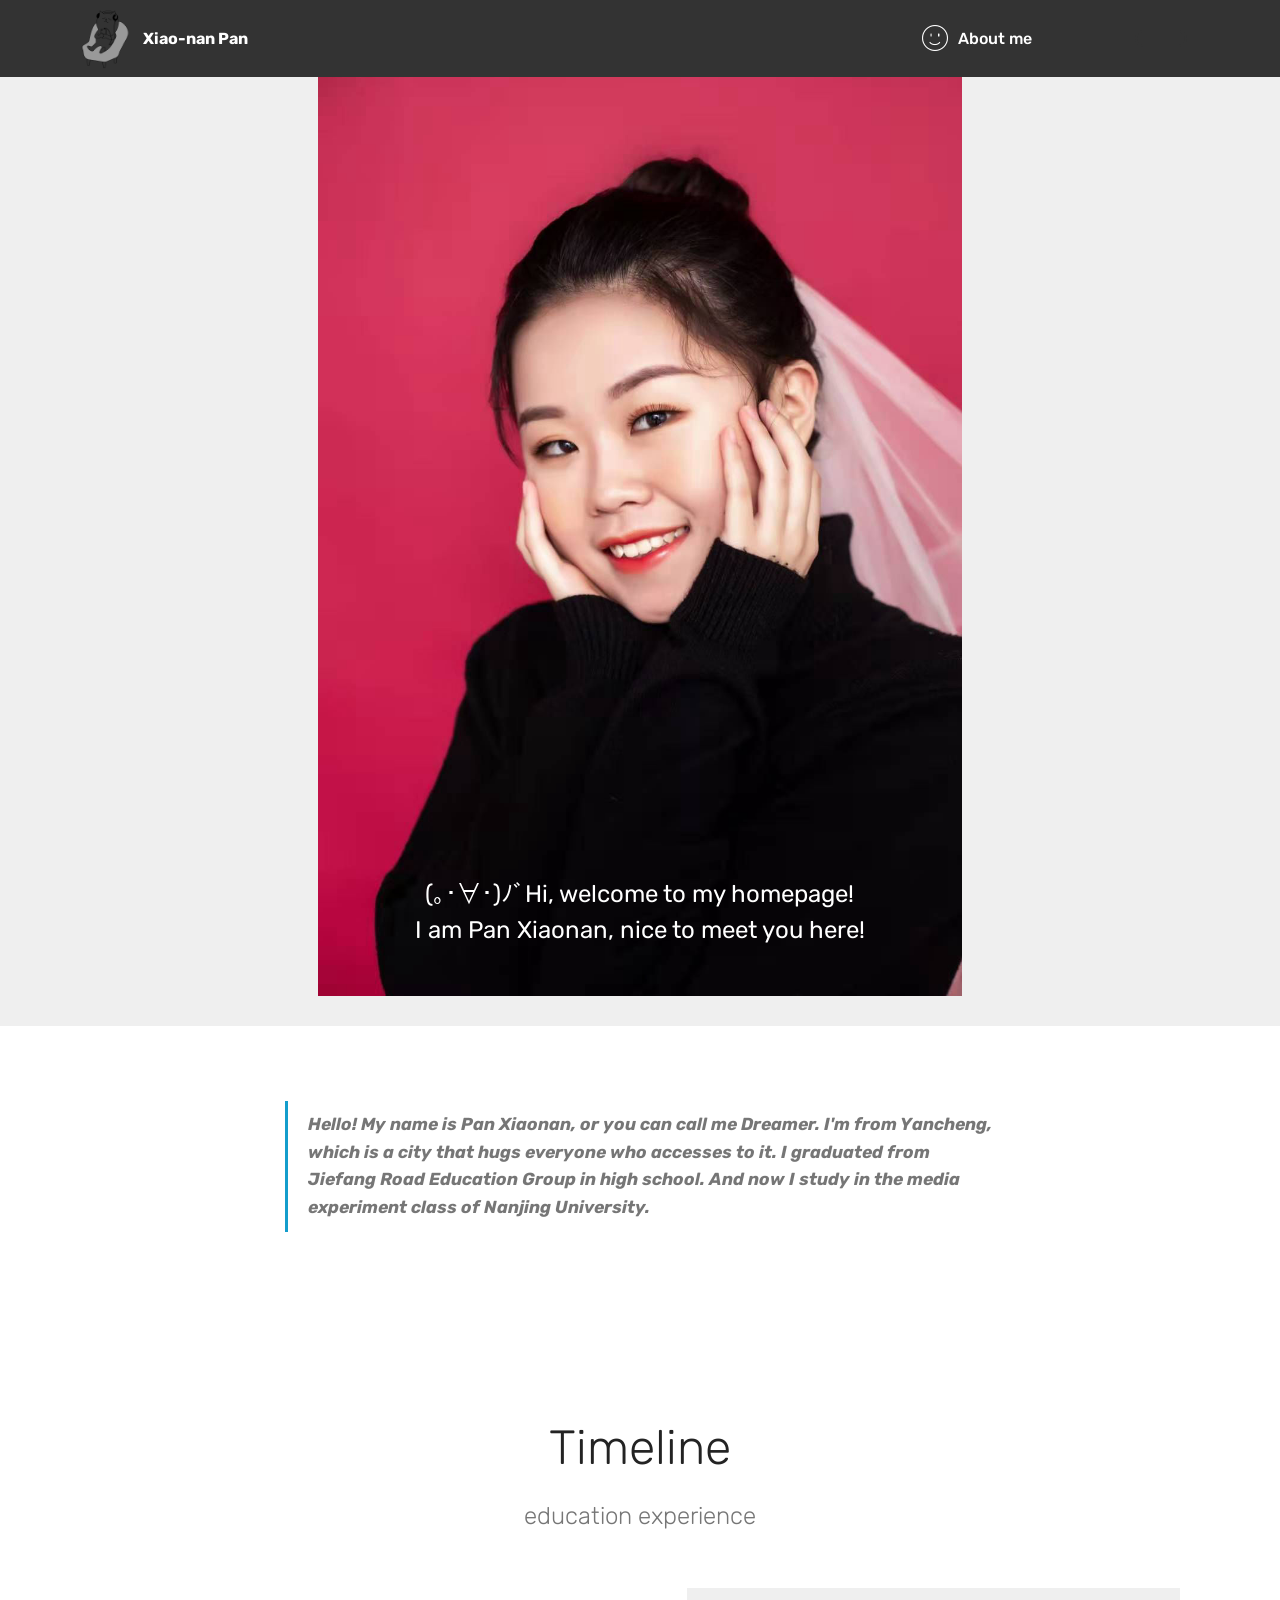
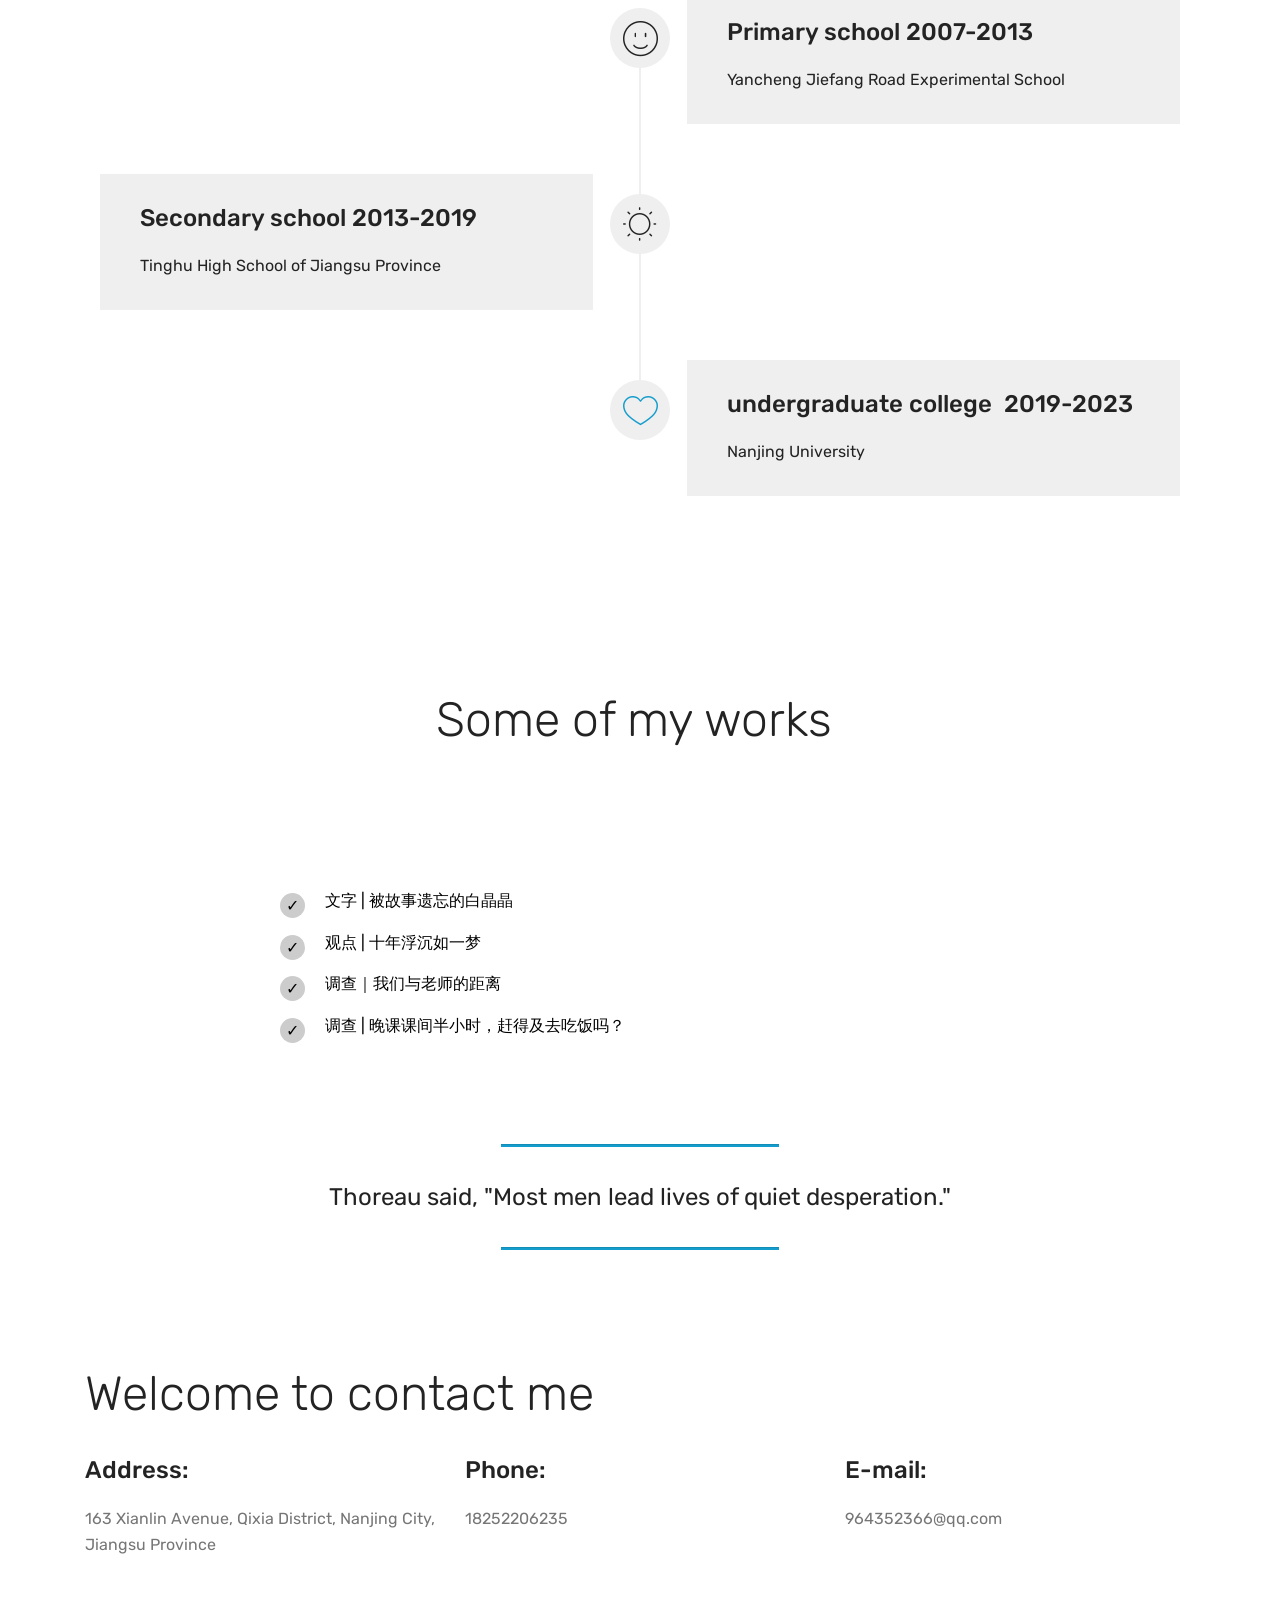
==== commit dfa4d7fa: "2st" ====
--- a/index.html
+++ b/index.html
@@ -15,7 +15,6 @@
   <link rel="stylesheet" href="assets/bootstrap/css/bootstrap.min.css">
   <link rel="stylesheet" href="assets/bootstrap/css/bootstrap-grid.min.css">
   <link rel="stylesheet" href="assets/bootstrap/css/bootstrap-reboot.min.css">
-  <link rel="stylesheet" href="assets/socicon/css/styles.css">
   <link rel="stylesheet" href="assets/tether/tether.min.css">
   <link rel="stylesheet" href="assets/dropdown/css/style.css">
   <link rel="stylesheet" href="assets/theme/css/style.css">
@@ -52,50 +51,26 @@
             <ul class="navbar-nav nav-dropdown" data-app-modern-menu="true"><li class="nav-item">
                     <a class="nav-link link text-white display-4" href="https://mobirise.com"><span class="mbri-smile-face mbr-iconfont mbr-iconfont-btn"></span>
                         
-                        About Us
-                    </a>
+                        About me &nbsp; &nbsp; &nbsp; &nbsp; &nbsp; &nbsp; &nbsp; &nbsp; &nbsp; &nbsp;</a>
                 </li></ul>
-            <div class="navbar-buttons mbr-section-btn"><a class="btn btn-sm btn-primary display-7" href="https://mobirise.com">
+            <div class="navbar-buttons mbr-section-btn"><a class="btn btn-sm btn-black display-7" href="https://mobirise.com">
                     </a></div>
         </div>
     </nav>
 </section>
 
-<section class="engine"><a href="https://mobirise.info/c">site builder</a></section><section class="cid-rTK2uIC3G1" id="image2-4">
+<section class="engine"><a href="https://mobirise.info/i">free site creation software</a></section><section class="cid-rTK2uIC3G1" id="image2-4">
 
     
 
     <figure class="mbr-figure container">
         <div class="image-block" style="width: 58%;">
-            <img src="assets/images/beauty-20200315135155-1080x1440.jpg" alt="Mobirise" title="">
+            <img src="assets/images/c0a19ab125d06d01ece9a82d90506dc-1080x1620.jpg" alt="Mobirise" title="">
             <figcaption class="mbr-figure-caption mbr-figure-caption-over">
-                <div class="pb-5 px-3 mbr-white align-center mbr-fonts-style display-1">HELLO!</div>
+                <div class="pb-5 px-3 mbr-white align-center mbr-fonts-style display-5">(｡･∀･)ﾉﾞHi, welcome to my homepage! <br>I am Pan Xiaonan, nice to meet you here!</div>
             </figcaption>
         </div>
     </figure>
-</section>
-
-<section class="cid-rTK9uviiAi mbr-fullscreen mbr-parallax-background" id="header2-9">
-
-    
-
-    <div class="mbr-overlay" style="opacity: 0.5; background-color: rgb(35, 35, 35);"></div>
-
-    <div class="container align-center">
-        <div class="row justify-content-md-center">
-            <div class="mbr-white col-md-10">
-                <h1 class="mbr-section-title mbr-bold pb-3 mbr-fonts-style display-1">welcome to my website</h1>
-                
-                <p class="mbr-text pb-3 mbr-fonts-style display-5">I'm happy to see that you'll know more about me according to my website. Also thank you for visiting my website!</p>
-                <div class="mbr-section-btn"><a class="btn btn-md btn-white-outline display-4" href="https://mobirise.co">LEARN MORE</a></div>
-            </div>
-        </div>
-    </div>
-    <div class="mbr-arrow hidden-sm-down" aria-hidden="true">
-        <a href="#next">
-            <i class="mbri-down mbr-iconfont"></i>
-        </a>
-    </div>
 </section>
 
 <section class="mbr-section article content1 cid-rTK4DGIfub" id="content2-5">
@@ -106,6 +81,112 @@
         <div class="media-container-row">
             <div class="mbr-text col-12 col-md-8 mbr-fonts-style display-5">
                 <blockquote><strong>Hello! My name is Pan Xiaonan, or you can call me Dreamer. I'm from Yancheng, which is a city that hugs everyone who accesses to it. I graduated from Jiefang Road Education Group in high school. And now I study in the media experiment class of Nanjing University.&nbsp;</strong></blockquote>
+            </div>
+        </div>
+    </div>
+</section>
+
+<section class="timeline2 cid-shQul5JNor" id="timeline2-a">
+
+    
+
+    
+
+    <div class="container align-center">
+        <h2 class="mbr-section-title pb-3 mbr-fonts-style display-2">
+            Timeline
+        </h2>
+        <h3 class="mbr-section-subtitle pb-5 mbr-fonts-style display-5">education experience</h3>
+
+        <div class="container timelines-container" mbri-timelines="">
+            <!--1-->
+            <div class="row timeline-element reverse separline">
+                <span class="iconsBackground">
+                    <span class="mbr-iconfont mbri-smile-face"></span>
+                </span>          
+                <div class="col-xs-12 col-md-6 align-left">
+                    <div class="timeline-text-content">
+                        <h4 class="mbr-timeline-title pb-3 mbr-fonts-style display-5">Primary school 2007-2013</h4>
+                        <p class="mbr-timeline-text mbr-fonts-style display-7">Yancheng Jiefang Road Experimental School&nbsp;</p>
+                     </div>
+                </div>
+            </div>
+            <!--2-->
+            <div class="row timeline-element  separline">
+                <span class="iconsBackground">
+                    <span class="mbr-iconfont mbri-sun"></span>
+                </span>
+                <div class="col-xs-12 col-md-6 align-left ">
+                    <div class="timeline-text-content">
+                        <h4 class="mbr-timeline-title pb-3 mbr-fonts-style display-5">Secondary school 2013-2019</h4>
+                        <p class="mbr-timeline-text mbr-fonts-style display-7">
+                            Tinghu High School of Jiangsu Province
+                        </p>
+                    </div>
+                </div>
+            </div>
+            <!--3-->
+            <div class="row timeline-element reverse">
+                <span class="iconsBackground">
+                    <a href="https://www.nju.edu.cn/"><span class="mbr-iconfont mbri-hearth"></span></a>
+                </span>
+                <div class="col-xs-12 col-md-6 align-left">
+                    <div class="timeline-text-content">
+                        <h4 class="mbr-timeline-title pb-3 mbr-fonts-style display-5">undergraduate college &nbsp;2019-2023</h4>      
+                        <p class="mbr-timeline-text mbr-fonts-style display-7">
+                            Nanjing University
+                        </p>
+                    </div>
+                </div>
+            </div>
+            <!--4-->
+            
+            <!--5-->
+            
+            <!--6-->
+            
+            <!--7-->
+            
+            <!--8-->
+            
+            <!--9-->
+            
+            <!--10-->
+            
+            <!--11-->
+            
+            <!--12-->
+            
+        </div>
+    </div>
+</section>
+
+<section class="mbr-section content4 cid-shQAFAMIow" id="content4-c">
+
+    
+
+    <div class="container">
+        <div class="media-container-row">
+            <div class="title col-12 col-md-8">
+                <h2 class="align-center pb-3 mbr-fonts-style display-2">Some of my works&nbsp;</h2>
+                
+                
+            </div>
+        </div>
+    </div>
+</section>
+
+<section class="mbr-section article content12 cid-shQBpbj3yw" id="content12-d">
+     
+
+    <div class="container">
+        <div class="media-container-row">
+            <div class="mbr-text counter-container col-12 col-md-8 mbr-fonts-style display-7">
+                <ul>
+                    <li><strong><a href="https://mp.weixin.qq.com/s/Cge7d2HBDSnla9D4jT25Dg" class="text-black">文字 | 被故事遗忘的白晶晶</a></strong></li>
+                    <li><strong><a href="https://mp.weixin.qq.com/s/9JK29bIIPyfwcF3A0C8lVA" class="text-black">观点 | 十年浮沉如一梦</a></strong></li>
+                    <li><a href="https://mp.weixin.qq.com/s/GkErDJRaMCwhgM_WESvDoA" class="text-black">调查｜我们与老师的距离</a></li><li><a href="https://mp.weixin.qq.com/s/Mi4Dn2GS8javARdXKxZUBw" class="text-black">调查 | 晚课课间半小时，赶得及去吃饭吗？</a></li>
+                </ul>
             </div>
         </div>
     </div>
@@ -124,74 +205,44 @@
         </div>
 </section>
 
-<section class="cid-rTK7RBInvZ" id="footer2-8">
-
-    
-
-    
-
-    <div class="container">
-        <div class="media-container-row content mbr-white">
-            <div class="col-12 col-md-3 mbr-fonts-style display-5">
-                <p class="mbr-text">
-                    <strong>Address</strong>
-                    <br>
-                    <br>Yanqing Road<br>Yancheng, Jiangsu, China<br>
-                    <br>
-                    <br><strong>Contacts</strong>
-                    <br>
-                    <br>Email: 964352366@qq.com<br>Phone: 18252206235<br><br><br></p>
-            </div>
-            <div class="col-12 col-md-3 mbr-fonts-style display-7">
-                <p class="mbr-text"><br><br></p>
-            </div>
-            <div class="col-12 col-md-6">
-                <div class="google-map"></div>
-            </div>
-        </div>
-        <div class="footer-lower">
-            <div class="media-container-row">
-                <div class="col-sm-12">
-                    <hr>
-                </div>
-            </div>
-            <div class="media-container-row mbr-white">
-                <div class="col-sm-6 copyright">
-                    <p class="mbr-text mbr-fonts-style display-7">
-                        © Copyright 2020 Mobirise - All Rights Reserved
-                    </p>
-                </div>
-                <div class="col-md-6">
-                    <div class="social-list align-right">
-                        <div class="soc-item">
-                            <a href="https://twitter.com/mobirise" target="_blank">
-                                <span class="socicon-twitter socicon mbr-iconfont mbr-iconfont-social"></span>
-                            </a>
+<section class="mbr-section contacts2 cid-shQFyO7a0H" id="contacts2-g">
+    <!---->
+    
+    <!---->
+    <!--Overlay-->
+    
+    <!--Container-->
+    <div class="container">
+        <div class="row">
+            <!--Titles-->
+            <div class="title col-12">
+                <h2 class="align-left mbr-fonts-style display-2">Welcome to contact me</h2>
+                
+            </div>
+            <div class="col-12">
+                <div class="row justify-content-center">
+                    <div class="col-12 col-md-4">
+                        <div class="b b-adress">
+                            <h5 class="align-left mbr-fonts-style m-0 display-5">
+                                Address:
+                            </h5>
+                            <p class="mbr-text align-left mbr-fonts-style display-7">163 Xianlin Avenue, Qixia District, Nanjing City, Jiangsu Province &nbsp;<br></p>
                         </div>
-                        <div class="soc-item">
-                            <a href="https://www.facebook.com/pages/Mobirise/1616226671953247" target="_blank">
-                                <span class="socicon-facebook socicon mbr-iconfont mbr-iconfont-social"></span>
-                            </a>
+                    </div>
+                    <div class="col-12 col-md-4">
+                        <div class="b b-phone">
+                            <h5 class="align-left mbr-fonts-style m-0 display-5">
+                                Phone:
+                            </h5>
+                            <p class="mbr-text align-left mbr-fonts-style display-7">18252206235</p>
                         </div>
-                        <div class="soc-item">
-                            <a href="https://www.youtube.com/c/mobirise" target="_blank">
-                                <span class="socicon-youtube socicon mbr-iconfont mbr-iconfont-social"></span>
-                            </a>
-                        </div>
-                        <div class="soc-item">
-                            <a href="https://instagram.com/mobirise" target="_blank">
-                                <span class="socicon-instagram socicon mbr-iconfont mbr-iconfont-social"></span>
-                            </a>
-                        </div>
-                        <div class="soc-item">
-                            <a href="https://plus.google.com/u/0/+Mobirise" target="_blank">
-                                <span class="socicon-googleplus socicon mbr-iconfont mbr-iconfont-social"></span>
-                            </a>
-                        </div>
-                        <div class="soc-item">
-                            <a href="https://www.behance.net/Mobirise" target="_blank">
-                                <span class="socicon-behance socicon mbr-iconfont mbr-iconfont-social"></span>
-                            </a>
+                    </div>
+                    <div class="col-12 col-md-4">
+                        <div class="b b-mail">
+                            <h5 class="align-left mbr-fonts-style m-0 display-5">
+                                E-mail:
+                            </h5>
+                            <p class="mbr-text align-left mbr-fonts-style display-7">964352366@qq.com</p>
                         </div>
                     </div>
                 </div>
@@ -205,11 +256,10 @@
   <script src="assets/popper/popper.min.js"></script>
   <script src="assets/bootstrap/js/bootstrap.min.js"></script>
   <script src="assets/tether/tether.min.js"></script>
+  <script src="assets/smoothscroll/smooth-scroll.js"></script>
   <script src="assets/dropdown/js/nav-dropdown.js"></script>
   <script src="assets/dropdown/js/navbar-dropdown.js"></script>
   <script src="assets/touchswipe/jquery.touch-swipe.min.js"></script>
-  <script src="assets/parallax/jarallax.min.js"></script>
-  <script src="assets/smoothscroll/smooth-scroll.js"></script>
   <script src="assets/theme/js/script.js"></script>
   
   
--- a/assets/mobirise/css/mbr-additional.css
+++ b/assets/mobirise/css/mbr-additional.css
@@ -1117,12 +1117,7 @@
 }
 .cid-rTK2uIC3G1 .mbr-figure-caption div {
   color: #ffffff;
-}
-.cid-rTK9uviiAi {
-  background-image: url("../../../assets/images/mbr-1920x1280.jpg");
-}
-.cid-rTK9uviiAi H1 {
-  color: #ffffff;
+  text-align: center;
 }
 .cid-rTK4DGIfub {
   padding-top: 75px;
@@ -1132,6 +1127,141 @@
 .cid-rTK4DGIfub .mbr-text,
 .cid-rTK4DGIfub blockquote {
   color: #767676;
+}
+.cid-shQul5JNor {
+  padding-top: 90px;
+  padding-bottom: 90px;
+  background-color: #ffffff;
+}
+.cid-shQul5JNor .mbr-section-subtitle {
+  color: #767676;
+  text-align: center;
+  font-weight: 300;
+}
+.cid-shQul5JNor .timeline-text-content {
+  padding: 2rem 2.5rem;
+  background: #efefef;
+  margin-right: 2rem;
+  transition: all .4s;
+}
+.cid-shQul5JNor .timeline-text-content p {
+  margin-bottom: 0;
+}
+.cid-shQul5JNor .timeline-element {
+  margin-bottom: 50px;
+  position: relative;
+  word-wrap: break-word;
+  word-break: break-word;
+  display: -webkit-flex;
+  flex-direction: row;
+  -webkit-flex-direction: row;
+}
+.cid-shQul5JNor .timeline-element:hover .timeline-text-content {
+  box-shadow: 0 7px 20px 0px rgba(0, 0, 0, 0.08);
+  transition: all .4s;
+}
+.cid-shQul5JNor .reverse {
+  flex-direction: row-reverse;
+  -webkit-flex-direction: row-reverse;
+}
+.cid-shQul5JNor .reverse .timeline-text-content {
+  margin-left: 2rem;
+  margin-right: 0;
+}
+.cid-shQul5JNor .iconsBackground {
+  position: absolute;
+  left: 50%;
+  width: 60px;
+  height: 60px;
+  line-height: 30px;
+  text-align: center;
+  border-radius: 50%;
+  display: inline-block;
+  background-color: #efefef;
+  top: 20px;
+  margin-left: -30px;
+}
+.cid-shQul5JNor .mbr-iconfont {
+  position: absolute;
+  text-align: center;
+  font-size: 35px;
+  display: inline-block;
+  z-index: 3;
+  top: 13px;
+  left: 13px;
+}
+.cid-shQul5JNor .separline:before {
+  top: 20px;
+  bottom: 0;
+  position: absolute;
+  content: "";
+  width: 2px;
+  background-color: #efefef;
+  left: calc(50% - 1px);
+  height: calc(100% + 4rem);
+}
+@media (max-width: 768px) {
+  .cid-shQul5JNor .iconsBackground {
+    left: 1.5rem;
+  }
+  .cid-shQul5JNor .separline:before {
+    left: calc(1.5rem - 1px);
+  }
+  .cid-shQul5JNor .timeline-text-content {
+    margin-left: 3rem !important;
+    margin-right: 0 !important;
+  }
+  .cid-shQul5JNor .reverse .timeline-text-content {
+    margin-right: 0 !important;
+  }
+}
+.cid-shQul5JNor .reverseTimeline {
+  display: flex;
+  flex-direction: column-reverse;
+}
+.cid-shQul5JNor .mbr-timeline-title {
+  text-align: left;
+}
+.cid-shQAFAMIow {
+  padding-top: 60px;
+  padding-bottom: 60px;
+  background-color: #ffffff;
+}
+.cid-shQAFAMIow .mbr-section-subtitle {
+  color: #767676;
+}
+.cid-shQBpbj3yw {
+  padding-top: 60px;
+  padding-bottom: 60px;
+  background-color: #ffffff;
+}
+.cid-shQBpbj3yw .counter-container {
+  color: #767676;
+}
+.cid-shQBpbj3yw .counter-container ul {
+  margin-bottom: 0;
+}
+.cid-shQBpbj3yw .counter-container ul li {
+  margin-bottom: 1rem;
+  list-style: none;
+}
+.cid-shQBpbj3yw .counter-container ul li:before {
+  position: absolute;
+  left: 0px;
+  margin-top: -10px;
+  padding-top: 3px;
+  content: '';
+  display: inline-block;
+  text-align: center;
+  margin: 5px 10px;
+  line-height: 20px;
+  transition: all .2s;
+  color: #000000;
+  background: #cccccc;
+  width: 25px;
+  height: 25px;
+  border-radius: 50%;
+  content: '✓';
 }
 .cid-rTK6Mekuqo {
   padding-top: 30px;
@@ -1156,91 +1286,16 @@
     width: 100% !important;
   }
 }
-.cid-rTK7RBInvZ {
-  padding-top: 45px;
-  padding-bottom: 60px;
+.cid-shQFyO7a0H {
+  padding-top: 90px;
+  padding-bottom: 90px;
   background-color: #ffffff;
 }
-@media (max-width: 767px) {
-  .cid-rTK7RBInvZ .content {
-    text-align: center;
-  }
-  .cid-rTK7RBInvZ .content > div:not(:last-child) {
-    margin-bottom: 2rem;
-  }
-}
-.cid-rTK7RBInvZ .map {
-  height: 18.75rem;
-}
-@media (max-width: 767px) {
-  .cid-rTK7RBInvZ .footer-lower .copyright {
-    margin-bottom: 1rem;
-    text-align: center;
-  }
-}
-.cid-rTK7RBInvZ .footer-lower hr {
-  margin: 1rem 0;
-  border-color: #fff;
-  opacity: .05;
-}
-.cid-rTK7RBInvZ .footer-lower .social-list {
-  padding-left: 0;
-  margin-bottom: 0;
-  list-style: none;
-  display: flex;
-  -webkit-justify-content: flex-end;
-  justify-content: flex-end;
-  -webkit-flex-wrap: wrap;
-  flex-wrap: wrap;
-}
-.cid-rTK7RBInvZ .footer-lower .social-list .mbr-iconfont-social {
-  font-size: 1.3rem;
-  color: #fff;
-}
-.cid-rTK7RBInvZ .footer-lower .social-list .soc-item {
-  margin: 0 .5rem;
-}
-.cid-rTK7RBInvZ .footer-lower .social-list a {
+.cid-shQFyO7a0H .mbr-text {
+  color: #767676;
   margin: 0;
-  opacity: .5;
-  -webkit-transition: .2s linear;
-  transition: .2s linear;
-}
-.cid-rTK7RBInvZ .footer-lower .social-list a:hover {
-  opacity: 1;
-}
-@media (max-width: 767px) {
-  .cid-rTK7RBInvZ .footer-lower .social-list {
-    -webkit-justify-content: center;
-    justify-content: center;
-  }
-}
-.cid-rTK7RBInvZ .google-map {
-  height: 25rem;
-  position: relative;
-}
-.cid-rTK7RBInvZ .google-map iframe {
-  height: 100%;
-  width: 100%;
-}
-.cid-rTK7RBInvZ .google-map [data-state-details] {
-  color: #6b6763;
-  font-family: Montserrat;
-  height: 1.5em;
-  margin-top: -0.75em;
-  padding-left: 1.25rem;
-  padding-right: 1.25rem;
-  position: absolute;
-  text-align: center;
-  top: 50%;
-  width: 100%;
-}
-.cid-rTK7RBInvZ .google-map[data-state] {
-  background: #e9e5dc;
-}
-.cid-rTK7RBInvZ .google-map[data-state="loading"] [data-state-details] {
-  display: none;
-}
-.cid-rTK7RBInvZ P {
-  color: #232323;
-}
+  padding-top: 1.5rem;
+}
+.cid-shQFyO7a0H div.b {
+  padding-top: 2rem;
+}
--- a/assets/mobirise/css/mbr-additional.css
+++ b/assets/mobirise/css/mbr-additional.css
@@ -1117,12 +1117,7 @@
 }
 .cid-rTK2uIC3G1 .mbr-figure-caption div {
   color: #ffffff;
-}
-.cid-rTK9uviiAi {
-  background-image: url("../../../assets/images/mbr-1920x1280.jpg");
-}
-.cid-rTK9uviiAi H1 {
-  color: #ffffff;
+  text-align: center;
 }
 .cid-rTK4DGIfub {
   padding-top: 75px;
@@ -1132,6 +1127,141 @@
 .cid-rTK4DGIfub .mbr-text,
 .cid-rTK4DGIfub blockquote {
   color: #767676;
+}
+.cid-shQul5JNor {
+  padding-top: 90px;
+  padding-bottom: 90px;
+  background-color: #ffffff;
+}
+.cid-shQul5JNor .mbr-section-subtitle {
+  color: #767676;
+  text-align: center;
+  font-weight: 300;
+}
+.cid-shQul5JNor .timeline-text-content {
+  padding: 2rem 2.5rem;
+  background: #efefef;
+  margin-right: 2rem;
+  transition: all .4s;
+}
+.cid-shQul5JNor .timeline-text-content p {
+  margin-bottom: 0;
+}
+.cid-shQul5JNor .timeline-element {
+  margin-bottom: 50px;
+  position: relative;
+  word-wrap: break-word;
+  word-break: break-word;
+  display: -webkit-flex;
+  flex-direction: row;
+  -webkit-flex-direction: row;
+}
+.cid-shQul5JNor .timeline-element:hover .timeline-text-content {
+  box-shadow: 0 7px 20px 0px rgba(0, 0, 0, 0.08);
+  transition: all .4s;
+}
+.cid-shQul5JNor .reverse {
+  flex-direction: row-reverse;
+  -webkit-flex-direction: row-reverse;
+}
+.cid-shQul5JNor .reverse .timeline-text-content {
+  margin-left: 2rem;
+  margin-right: 0;
+}
+.cid-shQul5JNor .iconsBackground {
+  position: absolute;
+  left: 50%;
+  width: 60px;
+  height: 60px;
+  line-height: 30px;
+  text-align: center;
+  border-radius: 50%;
+  display: inline-block;
+  background-color: #efefef;
+  top: 20px;
+  margin-left: -30px;
+}
+.cid-shQul5JNor .mbr-iconfont {
+  position: absolute;
+  text-align: center;
+  font-size: 35px;
+  display: inline-block;
+  z-index: 3;
+  top: 13px;
+  left: 13px;
+}
+.cid-shQul5JNor .separline:before {
+  top: 20px;
+  bottom: 0;
+  position: absolute;
+  content: "";
+  width: 2px;
+  background-color: #efefef;
+  left: calc(50% - 1px);
+  height: calc(100% + 4rem);
+}
+@media (max-width: 768px) {
+  .cid-shQul5JNor .iconsBackground {
+    left: 1.5rem;
+  }
+  .cid-shQul5JNor .separline:before {
+    left: calc(1.5rem - 1px);
+  }
+  .cid-shQul5JNor .timeline-text-content {
+    margin-left: 3rem !important;
+    margin-right: 0 !important;
+  }
+  .cid-shQul5JNor .reverse .timeline-text-content {
+    margin-right: 0 !important;
+  }
+}
+.cid-shQul5JNor .reverseTimeline {
+  display: flex;
+  flex-direction: column-reverse;
+}
+.cid-shQul5JNor .mbr-timeline-title {
+  text-align: left;
+}
+.cid-shQAFAMIow {
+  padding-top: 60px;
+  padding-bottom: 60px;
+  background-color: #ffffff;
+}
+.cid-shQAFAMIow .mbr-section-subtitle {
+  color: #767676;
+}
+.cid-shQBpbj3yw {
+  padding-top: 60px;
+  padding-bottom: 60px;
+  background-color: #ffffff;
+}
+.cid-shQBpbj3yw .counter-container {
+  color: #767676;
+}
+.cid-shQBpbj3yw .counter-container ul {
+  margin-bottom: 0;
+}
+.cid-shQBpbj3yw .counter-container ul li {
+  margin-bottom: 1rem;
+  list-style: none;
+}
+.cid-shQBpbj3yw .counter-container ul li:before {
+  position: absolute;
+  left: 0px;
+  margin-top: -10px;
+  padding-top: 3px;
+  content: '';
+  display: inline-block;
+  text-align: center;
+  margin: 5px 10px;
+  line-height: 20px;
+  transition: all .2s;
+  color: #000000;
+  background: #cccccc;
+  width: 25px;
+  height: 25px;
+  border-radius: 50%;
+  content: '✓';
 }
 .cid-rTK6Mekuqo {
   padding-top: 30px;
@@ -1156,91 +1286,16 @@
     width: 100% !important;
   }
 }
-.cid-rTK7RBInvZ {
-  padding-top: 45px;
-  padding-bottom: 60px;
+.cid-shQFyO7a0H {
+  padding-top: 90px;
+  padding-bottom: 90px;
   background-color: #ffffff;
 }
-@media (max-width: 767px) {
-  .cid-rTK7RBInvZ .content {
-    text-align: center;
-  }
-  .cid-rTK7RBInvZ .content > div:not(:last-child) {
-    margin-bottom: 2rem;
-  }
-}
-.cid-rTK7RBInvZ .map {
-  height: 18.75rem;
-}
-@media (max-width: 767px) {
-  .cid-rTK7RBInvZ .footer-lower .copyright {
-    margin-bottom: 1rem;
-    text-align: center;
-  }
-}
-.cid-rTK7RBInvZ .footer-lower hr {
-  margin: 1rem 0;
-  border-color: #fff;
-  opacity: .05;
-}
-.cid-rTK7RBInvZ .footer-lower .social-list {
-  padding-left: 0;
-  margin-bottom: 0;
-  list-style: none;
-  display: flex;
-  -webkit-justify-content: flex-end;
-  justify-content: flex-end;
-  -webkit-flex-wrap: wrap;
-  flex-wrap: wrap;
-}
-.cid-rTK7RBInvZ .footer-lower .social-list .mbr-iconfont-social {
-  font-size: 1.3rem;
-  color: #fff;
-}
-.cid-rTK7RBInvZ .footer-lower .social-list .soc-item {
-  margin: 0 .5rem;
-}
-.cid-rTK7RBInvZ .footer-lower .social-list a {
+.cid-shQFyO7a0H .mbr-text {
+  color: #767676;
   margin: 0;
-  opacity: .5;
-  -webkit-transition: .2s linear;
-  transition: .2s linear;
-}
-.cid-rTK7RBInvZ .footer-lower .social-list a:hover {
-  opacity: 1;
-}
-@media (max-width: 767px) {
-  .cid-rTK7RBInvZ .footer-lower .social-list {
-    -webkit-justify-content: center;
-    justify-content: center;
-  }
-}
-.cid-rTK7RBInvZ .google-map {
-  height: 25rem;
-  position: relative;
-}
-.cid-rTK7RBInvZ .google-map iframe {
-  height: 100%;
-  width: 100%;
-}
-.cid-rTK7RBInvZ .google-map [data-state-details] {
-  color: #6b6763;
-  font-family: Montserrat;
-  height: 1.5em;
-  margin-top: -0.75em;
-  padding-left: 1.25rem;
-  padding-right: 1.25rem;
-  position: absolute;
-  text-align: center;
-  top: 50%;
-  width: 100%;
-}
-.cid-rTK7RBInvZ .google-map[data-state] {
-  background: #e9e5dc;
-}
-.cid-rTK7RBInvZ .google-map[data-state="loading"] [data-state-details] {
-  display: none;
-}
-.cid-rTK7RBInvZ P {
-  color: #232323;
-}
+  padding-top: 1.5rem;
+}
+.cid-shQFyO7a0H div.b {
+  padding-top: 2rem;
+}
